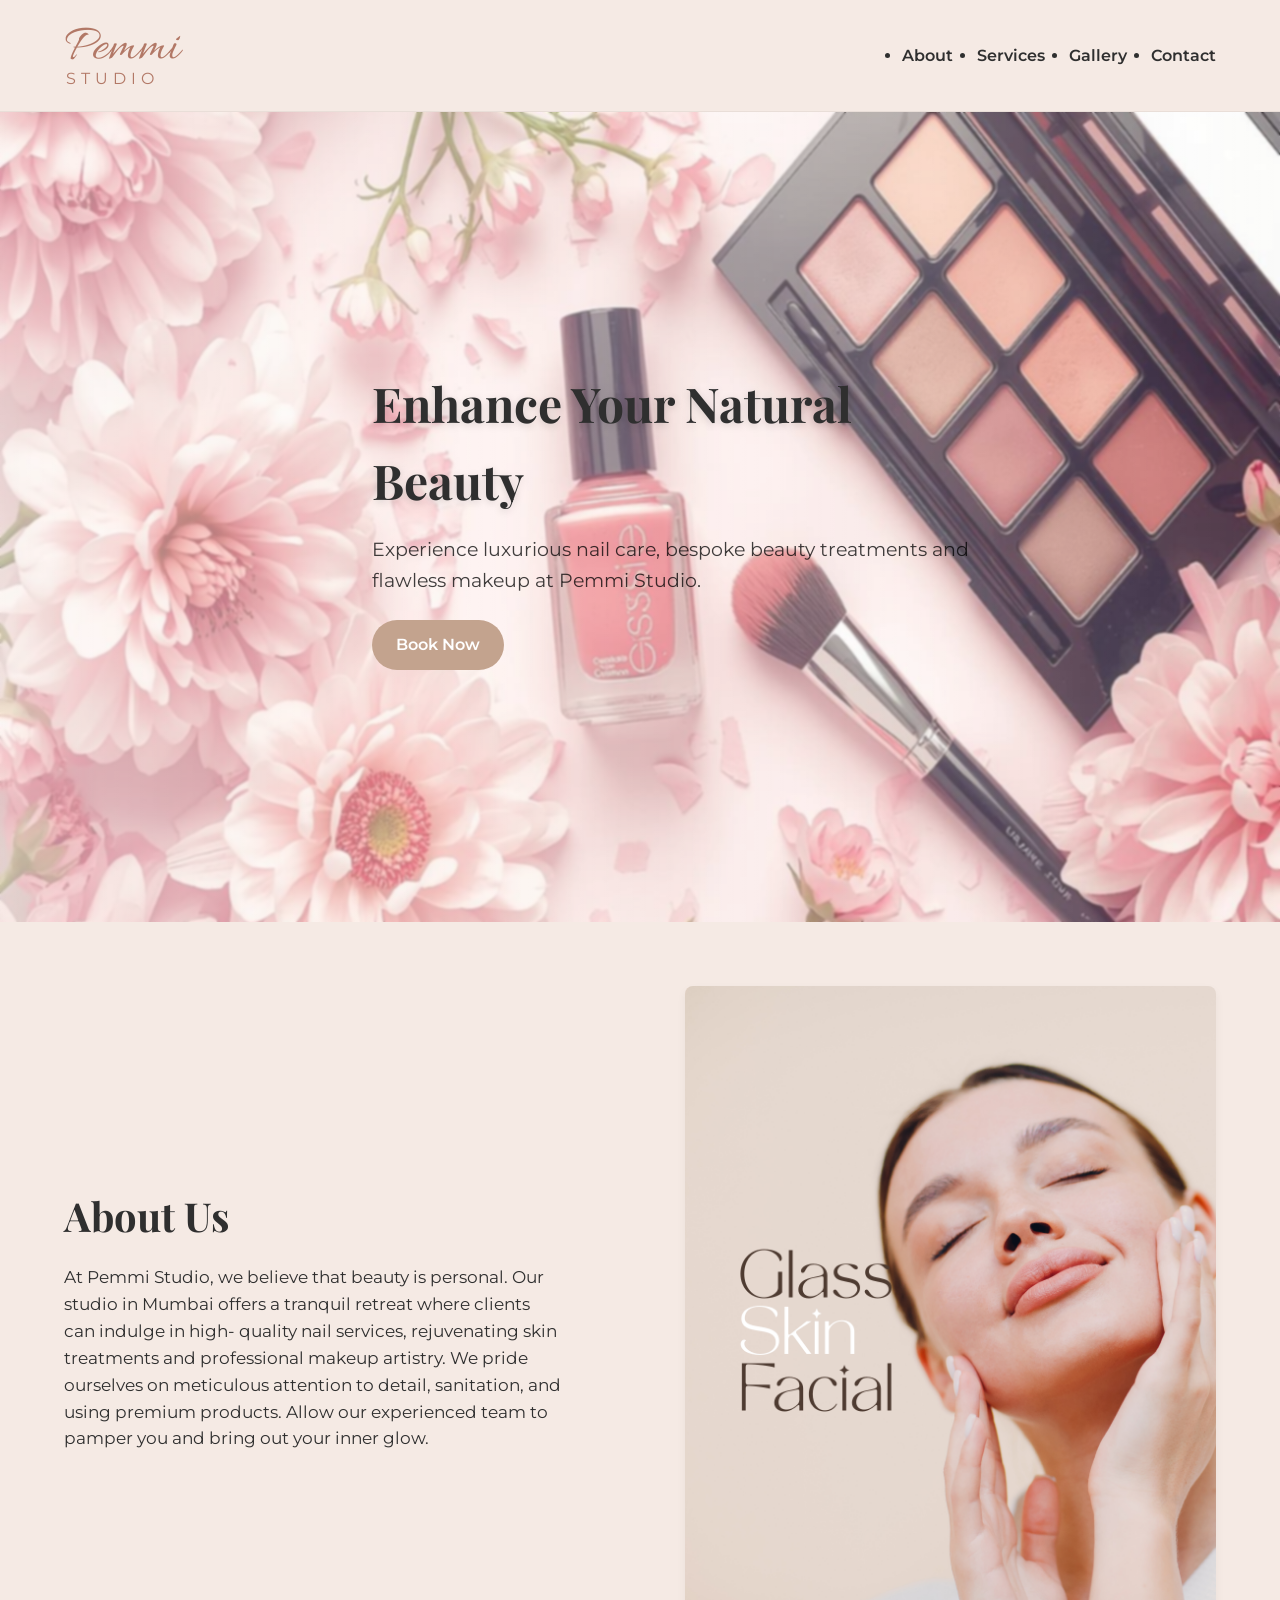
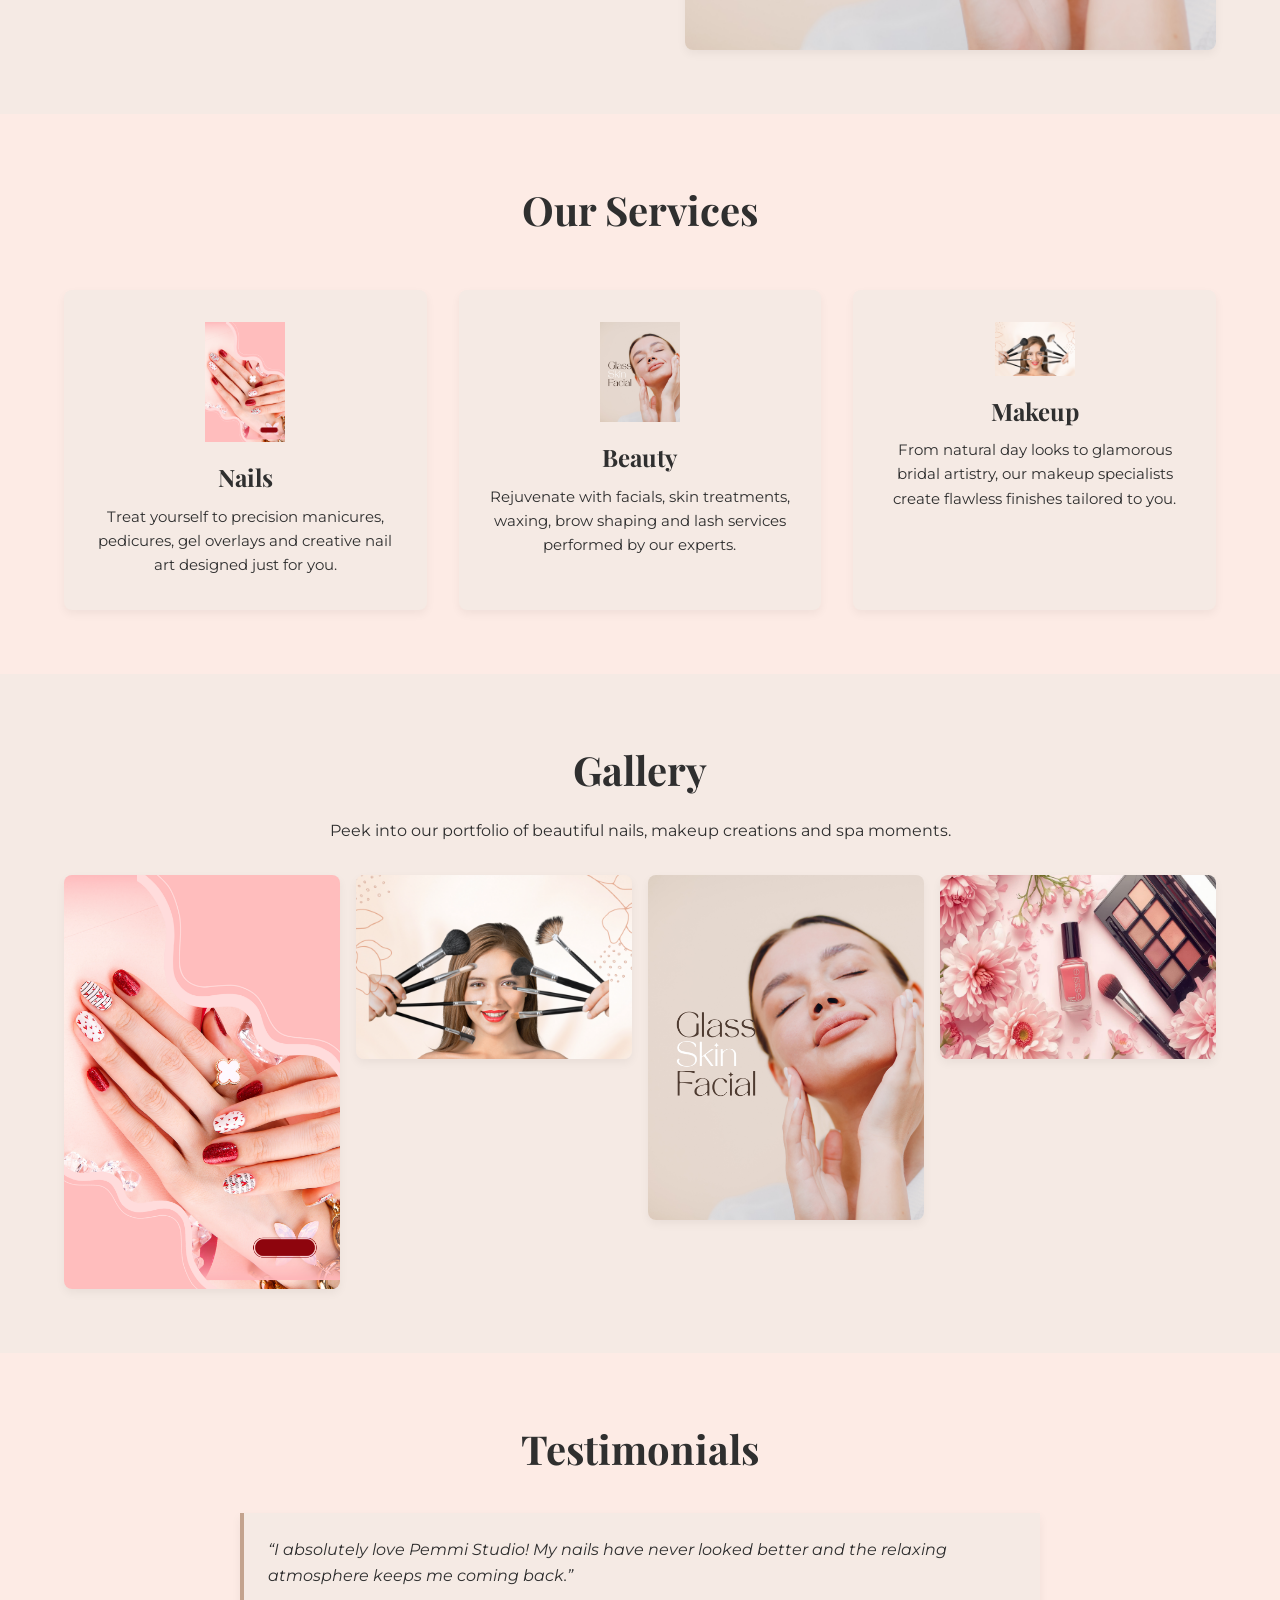
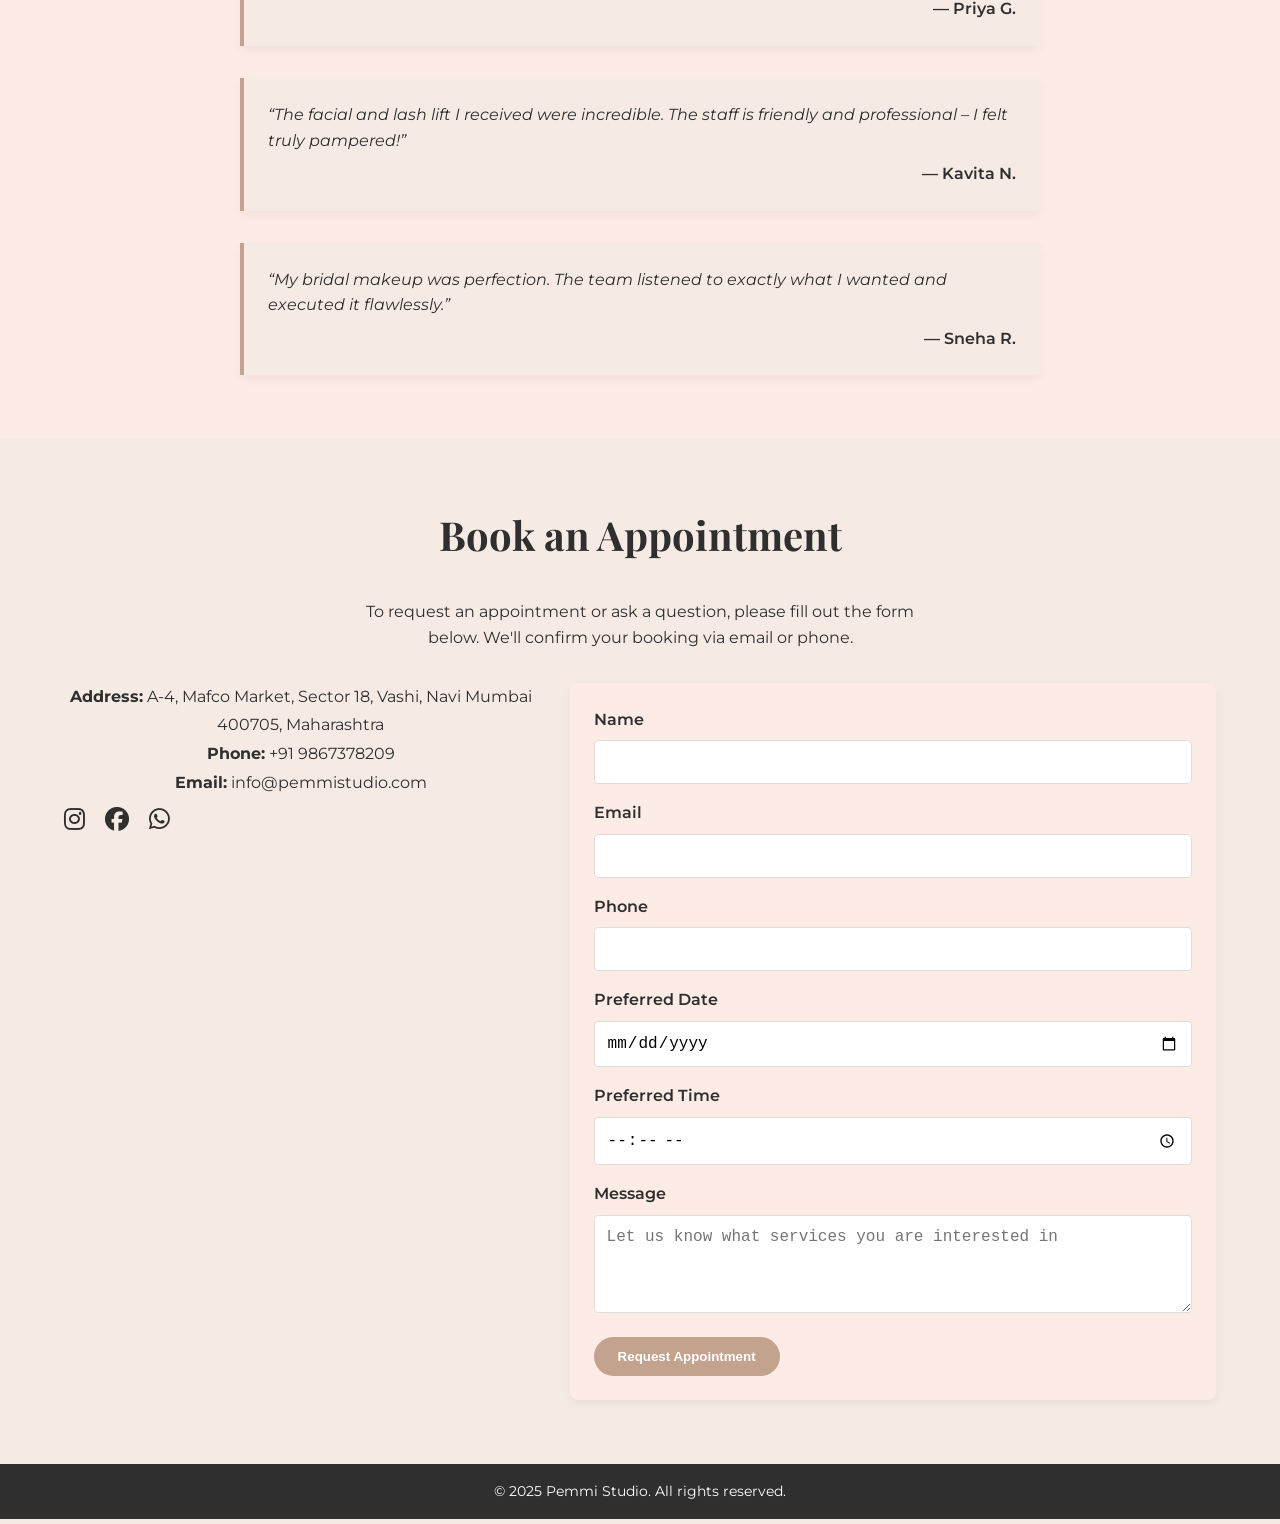
==== index.html @ fcc94e18 "Pemmi Studio website with custom domain" ====
<!DOCTYPE html>
<html lang="en">
  <head>
    <meta charset="UTF-8" />
    <meta name="viewport" content="width=device-width, initial-scale=1.0" />
    <title>Pemmi Studio – Nails, Beauty &amp; Makeup</title>
    <!-- Google Fonts -->
    <link rel="preconnect" href="https://fonts.googleapis.com" />
    <link rel="preconnect" href="https://fonts.gstatic.com" crossorigin />
    <link href="https://fonts.googleapis.com/css2?family=Allura&display=swap" rel="stylesheet">
    <link
      href="https://fonts.googleapis.com/css2?family=Playfair+Display:wght@500;700&family=Montserrat:wght@400;600&display=swap"
      rel="stylesheet"
    />
    <!-- Font Awesome -->
    <link
      rel="stylesheet"
      href="https://cdnjs.cloudflare.com/ajax/libs/font-awesome/6.5.0/css/all.min.css"
      integrity="sha512-M07f1vlj9hYi4wb0yps7+NbaY9qiKpN+TeUxZ4Z5Wzq7wYaT5zkNPL3wRSZCWN15FsMBrhj5iXfVPByt0mlPVw=="
      crossorigin="anonymous"
      referrerpolicy="no-referrer"
    />
    <link rel="stylesheet" href="./style.css" />
  </head>
  <body>
    <header class="site-header">
      <div class="container header-container">
        <div class="brand">
        <span class="brand-script">Pemmi</span>
        <span class="brand-small">STUDIO</span>
      </div>

        <nav class="site-nav">
          <ul>
            <li><a href="#about">About</a></li>
            <li><a href="#services">Services</a></li>
            <li><a href="#gallery">Gallery</a></li>
            <li><a href="#contact">Contact</a></li>
          </ul>
        </nav>
      </div>
    </header>
    <!-- Hero Section -->
    <section class="hero">
      <div class="hero-overlay"></div>
      <div class="container hero-content">
        <h2>Enhance Your Natural Beauty</h2>
        <p>Experience luxurious nail care, bespoke beauty treatments and flawless makeup at Pemmi Studio.</p>
        <a href="#contact" class="btn">Book Now</a>
      </div>
    </section>
    <!-- About Section -->
    <section id="about" class="about">
      <div class="container about-container">
        <div class="about-text">
          <h2>About Us</h2>
          <p>
            At Pemmi Studio, we believe that beauty is personal. Our studio in
            Mumbai offers a tranquil retreat where clients can indulge in high‑
            quality nail services, rejuvenating skin treatments and professional
            makeup artistry. We pride ourselves on meticulous attention to detail,
            sanitation, and using premium products. Allow our experienced team to
            pamper you and bring out your inner glow.
          </p>
        </div>
        <div class="about-image">
          <img src="images/spa.png" alt="Spa facial illustration" />
        </div>
      </div>
    </section>
    <!-- Services Section -->
    <section id="services" class="services">
      <div class="container">
        <h2>Our Services</h2>
        <div class="services-grid">
          <div class="service-item">
            <img src="images/nails.png" alt="Manicured nails illustration" />
            <h3>Nails</h3>
            <p>
              Treat yourself to precision manicures, pedicures, gel overlays and
              creative nail art designed just for you.
            </p>
          </div>
          <div class="service-item">
            <img src="images/spa.png" alt="Spa treatment illustration" />
            <h3>Beauty</h3>
            <p>
              Rejuvenate with facials, skin treatments, waxing, brow shaping and
              lash services performed by our experts.
            </p>
          </div>
          <div class="service-item">
            <img src="images/makeup.png" alt="Makeup products illustration" />
            <h3>Makeup</h3>
            <p>
              From natural day looks to glamorous bridal artistry, our makeup
              specialists create flawless finishes tailored to you.
            </p>
          </div>
        </div>
      </div>
    </section>
    <!-- Gallery Section -->
    <section id="gallery" class="gallery">
      <div class="container">
        <h2>Gallery</h2>
        <p>Peek into our portfolio of beautiful nails, makeup creations and spa moments.</p>
        <div class="gallery-grid">
          <img src="images/nails.png" alt="Gallery – Nails" />
          <img src="images/makeup.png" alt="Gallery – Makeup" />
          <img src="images/spa.png" alt="Gallery – Spa" />
          <img src="images/hero.png" alt="Gallery – Beauty items" />
        </div>
      </div>
    </section>
    <!-- Testimonials Section -->
    <section class="testimonials">
      <div class="container">
        <h2>Testimonials</h2>
        <div class="testimonial-list">
          <blockquote>
            <p>
              “I absolutely love Pemmi Studio! My nails have never looked better
              and the relaxing atmosphere keeps me coming back.”
            </p>
            <footer>— Priya G.</footer>
          </blockquote>
          <blockquote>
            <p>
              “The facial and lash lift I received were incredible. The staff is
              friendly and professional – I felt truly pampered!”
            </p>
            <footer>— Kavita N.</footer>
          </blockquote>
          <blockquote>
            <p>
              “My bridal makeup was perfection. The team listened to exactly
              what I wanted and executed it flawlessly.”
            </p>
            <footer>— Sneha R.</footer>
          </blockquote>
        </div>
      </div>
    </section>
    <!-- Appointment Section -->
    <section id="contact" class="contact">
      <div class="container contact-container">
        <h2>Book an Appointment</h2>
        <p>
          To request an appointment or ask a question, please fill out the form
          below. We'll confirm your booking via email or phone.
        </p>
        <div class="contact-details-form">
          <div class="contact-info">
            <p><strong>Address:</strong> A-4, Mafco Market, Sector 18, Vashi, Navi Mumbai 400705, Maharashtra</p>
            <p><strong>Phone:</strong> <a href="tel:+911234567890">+91 9867378209</a></p>
            <p><strong>Email:</strong> <a href="mailto:info@pemmistudio.com">info@pemmistudio.com</a></p>
            <div class="social-links">
              <a href="#" aria-label="Instagram"><i class="fab fa-instagram"></i></a>
              <a href="#" aria-label="Facebook"><i class="fab fa-facebook"></i></a>
              <a href="#" aria-label="WhatsApp"><i class="fab fa-whatsapp"></i></a>
            </div>
          </div>
          <form class="contact-form" onsubmit="sendToWhatsApp(event)">
            <div class="input-group">
              <label for="name">Name</label>
              <input type="text" id="name" name="name" required />
            </div>
            <div class="input-group">
              <label for="email">Email</label>
              <input type="email" id="email" name="email" required />
            </div>
            <div class="input-group">
              <label for="phone">Phone</label>
              <input type="tel" id="phone" name="phone" />
            </div>
            <div class="input-group">
              <label for="date">Preferred Date</label>
              <input type="date" id="date" name="date" />
            </div>
            <div class="input-group">
              <label for="time">Preferred Time</label>
              <input type="time" id="time" name="time" />
            </div>
            <div class="input-group">
              <label for="message">Message</label>
              <textarea id="message" name="message" rows="4" placeholder="Let us know what services you are interested in" required></textarea>
            </div>
            <button type="submit" class="btn">Request Appointment</button>
          </form>
        </div>
      </div>
    </section>
    <footer class="site-footer">
      <div class="container">
        <p>&copy; 2025 Pemmi Studio. All rights reserved.</p>
      </div>
    </footer>

    <!-- Simple script to handle appointment requests to whatsapp  -->
   <script>
  function sendToWhatsApp(event) {
    event.preventDefault();

    const name = document.getElementById('name').value;
    const email = document.getElementById('email').value;
    const phone = document.getElementById('phone').value;
    const date = document.getElementById('date').value;
    const time = document.getElementById('time').value;
    const message = document.getElementById('message').value;

    const whatsappNumber = "919867378209"; // update this number

    let text = `📅 *New Appointment Request*
    
*Name:* ${name}
*Email:* ${email}
*Phone:* ${phone}
*Preferred Date:* ${date || "-"}
*Preferred Time:* ${time || "-"}
*Message:* ${message}
`;

    const url = `https://wa.me/${whatsappNumber}?text=${encodeURIComponent(text)}`;
    window.open(url, "_blank");

    alert("Thank you! Your request is on the way. We’ll get back to you soon to confirm your appointment 💅✨");
  }
</script>
  </body>
</html>
---- style.css ----
/*
  Pemmi Studio Website v2
  A fresh, contemporary design with a pastel palette and full‑width hero
  background. This stylesheet utilises CSS variables for easy theming
  and responsive layouts for all devices.
*/

:root {
  --primary: #f5eae4; /* light cream */
  --secondary: #fdebe5; /* soft blush */
  --accent: #c3a38e; /* muted gold */
  --highlight: #f7c8d2; /* subtle pink */
  --dark: #2f2f2f;
  --heading-font: 'Playfair Display', serif;
  --body-font: 'Montserrat', sans-serif;
}

* {
  box-sizing: border-box;
  margin: 0;
  padding: 0;
}

body {
  font-family: var(--body-font);
  color: var(--dark);
  background-color: var(--primary);
  line-height: 1.6;
  overflow-x: hidden;
}

a {
  text-decoration: none;
  color: inherit;
}

img {
  width: 100%;
  height: auto;
  display: block;
}

.container {
  width: 90%;
  max-width: 1200px;
  margin: 0 auto;
}

/* Header */
.site-header {
  background-color: var(--primary);
  border-bottom: 1px solid rgba(0, 0, 0, 0.05);
  position: sticky;
  top: 0;
  z-index: 10;
}

.header-container {
  display: flex;
  align-items: center;
  justify-content: space-between;
  padding: 1rem 0;
}

/* Logo */
.brand {
  display: flex;
  flex-direction: column;
  line-height: 1;
  margin: 0;
  padding: 0;
}

.brand-script {
  font-family: 'Allura', cursive;
  font-size: 3rem;
  color: #b27866;  /* improved rose-gold */
  margin-bottom: -4px;
}

.brand-small {
  font-family: 'Montserrat', sans-serif;
  font-size: 0.9rem;
  letter-spacing: 4px;
  color: #b27866;
  margin-left: 2px;
}

/* Navigation */
.site-nav ul {
  display: flex;
  gap: 1.5rem;
}

.site-nav li a {
  font-weight: 600;
  transition: color 0.3s ease;
}

.site-nav li a:hover {
  color: var(--accent);
}

/* Desktop improvements */
@media (min-width: 992px) {

  .brand-script {
    font-size: 3.2rem;     /* larger on desktop */
  }

  .brand-small {
    font-size: 1rem;
    letter-spacing: 5px;
  }

  .header-container {
    padding: 1.5rem 0;
    justify-content: flex-start;
  }

  .site-nav {
    margin-left: auto;
  }
}

@media (max-width: 600px) {
  .site-nav {
    margin-left: 1rem;   /* gives space between logo and dots */
  }
}

.header-container {
  gap: 0.8rem;            /* adds spacing between logo + menu */
}

@media (max-width: 600px) {
  .header-container {
    gap: 1rem;           /* more breathing room */
  }
}

@media (max-width: 600px) {
  .site-nav {
    margin-left: 0.8rem;      /* create space so dot does not touch Pemmi */
  }

  .site-nav li a {
    font-size: 0.9rem;        /* reduce size to avoid crowding */
  }

  .site-nav ul {
    gap: 1rem;                /* reduce space between menu items */
    flex-wrap: wrap;          /* allow wrapping */
    justify-content: center;
  }
}

/* Hero */
.hero {
  background-image: url('images/hero.png');
  background-size: cover;         /* fills entire section */
  background-repeat: no-repeat;
  background-position: center;    /* centers the image nicely */
  min-height: 90vh;               /* taller, more luxurious look */
  display: flex;
  align-items: center;
  justify-content: flex-start;    /* keeps text on left */
  padding-left: 5%;               /* adds spacing */
  position: relative;
  overflow: hidden;
}

.hero-overlay {
  position: absolute;
  top: 0;
  left: 0;
  width: 100%;
  height: 100%;
  background: linear-gradient(
    to right,
    rgba(255, 255, 255, 0.55),
    rgba(255, 255, 255, 0.15)
  );
  backdrop-filter: blur(1px);
}

.hero-content {
  position: relative;
  max-width: 600px;
  z-index: 1;
  animation: fadeUp 1.2s ease-out;  /* smooth entry effect */
}

/* Soft text shadow for depth */
.hero-content h2 {
  font-family: var(--heading-font);
  font-size: 3rem;
  margin-bottom: 1rem;
  color: var(--dark);
  text-shadow: 0 2px 8px rgba(0, 0, 0, 0.15);
}

/* Slightly lighter paragraph tone for elegance */
.hero-content p {
  font-size: 1.2rem;
  margin-bottom: 1.5rem;
  color: rgba(0, 0, 0, 0.75);
}

/* Fade-up animation */
@keyframes fadeUp {
  from {
    opacity: 0;
    transform: translateY(25px);
  }
  to {
    opacity: 1;
    transform: translateY(0);
  }
}

.btn {
  display: inline-block;
  background-color: var(--accent);
  color: #fff;
  padding: 0.75rem 1.5rem;
  border-radius: 30px;
  font-weight: 600;
  transition: background-color 0.3s ease;
}

.btn:hover {
  background-color: #af8a71;
}

/* About */
.about {
  padding: 4rem 0;
}

.about-container {
  display: flex;
  flex-wrap: wrap;
  gap: 2rem;
  align-items: center;
  justify-content: space-between;
}

.about-text {
  flex: 1 1 50%;
}

.about-text h2 {
  font-family: var(--heading-font);
  font-size: 2.5rem;
  margin-bottom: 1rem;
}

.about-text p {
  font-size: 1.05rem;
  max-width: 500px;
}

.about-image {
  flex: 1 1 45%;
}

.about-image img {
  border-radius: 8px;
  box-shadow: 0 4px 10px rgba(0, 0, 0, 0.05);
}

/* Services */
.services {
  background-color: var(--secondary);
  padding: 4rem 0;
}

.services h2 {
  font-family: var(--heading-font);
  text-align: center;
  margin-bottom: 3rem;
  font-size: 2.5rem;
}

.services-grid {
  display: grid;
  grid-template-columns: repeat(auto-fit, minmax(280px, 1fr));
  gap: 2rem;
}

.service-item {
  background-color: var(--primary);
  border-radius: 8px;
  padding: 2rem 1.5rem;
  text-align: center;
  box-shadow: 0 4px 10px rgba(0, 0, 0, 0.05);
}

.service-item img {
  width: 80px;
  margin: 0 auto 1rem;
}

.service-item h3 {
  font-family: var(--heading-font);
  font-size: 1.5rem;
  margin-bottom: 0.5rem;
}

.service-item p {
  font-size: 0.95rem;
}

/* Gallery */
.gallery {
  padding: 4rem 0;
}

.gallery h2 {
  font-family: var(--heading-font);
  text-align: center;
  margin-bottom: 1rem;
  font-size: 2.5rem;
}

.gallery p {
  text-align: center;
  margin-bottom: 2rem;
  font-size: 1rem;
}

.gallery-grid {
  display: grid;
  grid-template-columns: repeat(auto-fit, minmax(250px, 1fr));
  gap: 1rem;
}

.gallery-grid img {
  border-radius: 8px;
  box-shadow: 0 4px 10px rgba(0, 0, 0, 0.05);
}

/* Testimonials */
.testimonials {
  background-color: var(--secondary);
  padding: 4rem 0;
}

.testimonials h2 {
  font-family: var(--heading-font);
  text-align: center;
  margin-bottom: 2rem;
  font-size: 2.5rem;
}

.testimonial-list {
  display: flex;
  flex-direction: column;
  gap: 2rem;
  max-width: 800px;
  margin: 0 auto;
}

.testimonial-list blockquote {
  background-color: var(--primary);
  border-left: 4px solid var(--accent);
  padding: 1.5rem;
  font-style: italic;
  box-shadow: 0 4px 10px rgba(0, 0, 0, 0.05);
}

.testimonial-list footer {
  margin-top: 0.5rem;
  text-align: right;
  font-weight: 600;
  font-style: normal;
}

/* Contact */
.contact {
  padding: 4rem 0;
  background-color: var(--primary);
}

.contact-container {
  display: flex;
  flex-direction: column;
  align-items: center;
  gap: 2rem;
}

.contact-container h2 {
  font-family: var(--heading-font);
  font-size: 2.5rem;
}

.contact-container p {
  text-align: center;
  max-width: 600px;
}

.contact-details-form {
  display: flex;
  flex-wrap: wrap;
  gap: 2rem;
  width: 100%;
  justify-content: space-between;
}

.contact-info {
  flex: 1 1 40%;
  font-size: 1rem;
  line-height: 1.8;
}

.contact-info a {
  color: var(--dark);
}

.social-links a {
  font-size: 1.5rem;
  margin-right: 1rem;
  color: var(--dark);
  transition: color 0.3s ease;
}

.social-links a:hover {
  color: var(--accent);
}

.contact-form {
  flex: 1 1 55%;
  background-color: var(--secondary);
  padding: 1.5rem;
  border-radius: 8px;
  box-shadow: 0 4px 10px rgba(0, 0, 0, 0.05);
}

.input-group {
  margin-bottom: 1rem;
}

.input-group label {
  display: block;
  margin-bottom: 0.5rem;
  font-weight: 600;
}

.input-group input,
.input-group textarea {
  width: 100%;
  padding: 0.75rem;
  border: 1px solid #ddd;
  border-radius: 4px;
  font-size: 1rem;
  outline: none;
  transition: border-color 0.2s ease;
}

.input-group input:focus,
.input-group textarea:focus {
  border-color: var(--accent);
}

.contact-form button {
  background-color: var(--accent);
  color: #fff;
  padding: 0.75rem 1.5rem;
  border: none;
  border-radius: 30px;
  font-weight: 600;
  cursor: pointer;
  transition: background-color 0.3s ease;
}

.contact-form button:hover {
  background-color: #af8a71;
}

/* Footer */
.site-footer {
  background-color: var(--dark);
  color: #fff;
  text-align: center;
  padding: 1rem 0;
}

.site-footer p {
  font-size: 0.9rem;
}

/* Responsive */
@media (max-width: 768px) {
  .hero {
    background-position: center;
    min-height: 60vh;
  }
  .hero-content h2 {
    font-size: 2rem;
  }
  .about-container {
    flex-direction: column;
    text-align: center;
  }
  .about-text,
  .about-image {
    flex: 1 1 100%;
  }
  .contact-details-form {
    flex-direction: column;
  }
  .contact-info,
  .contact-form {
    flex: 1 1 100%;
  }
}
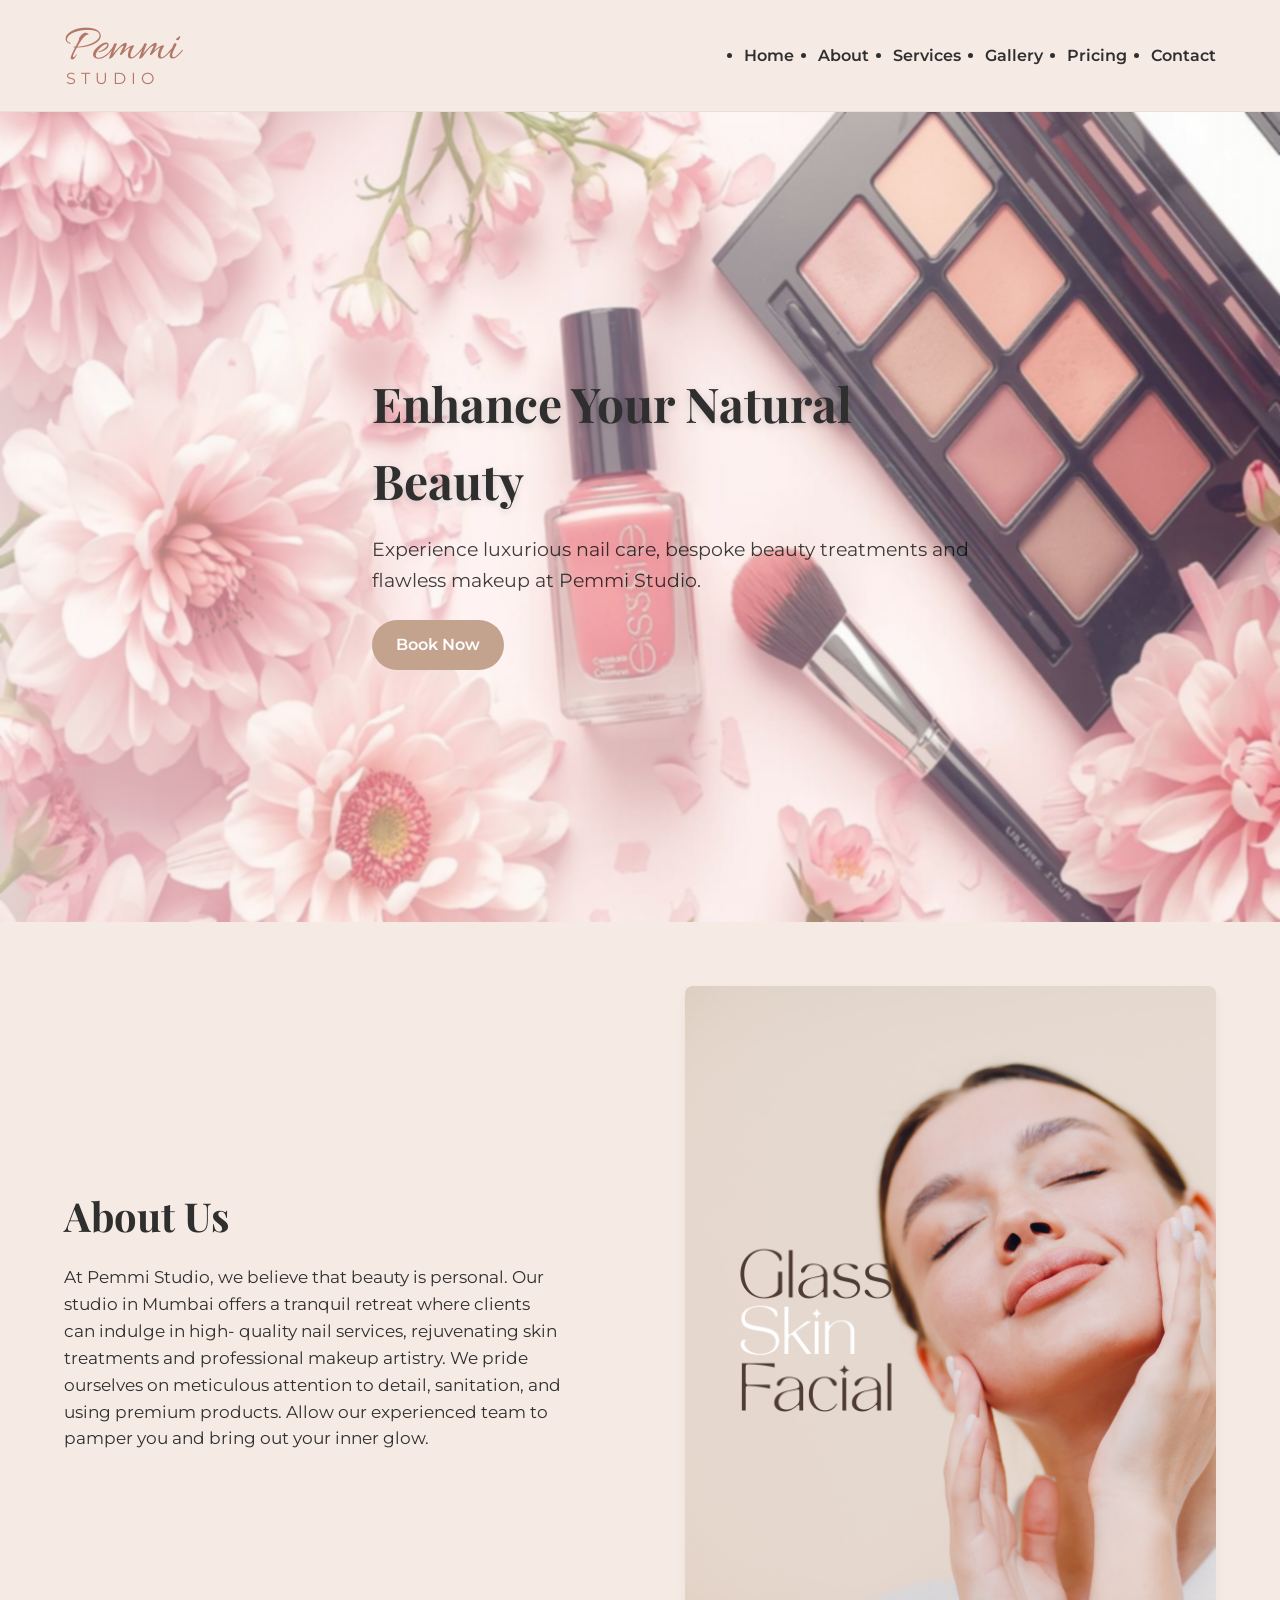
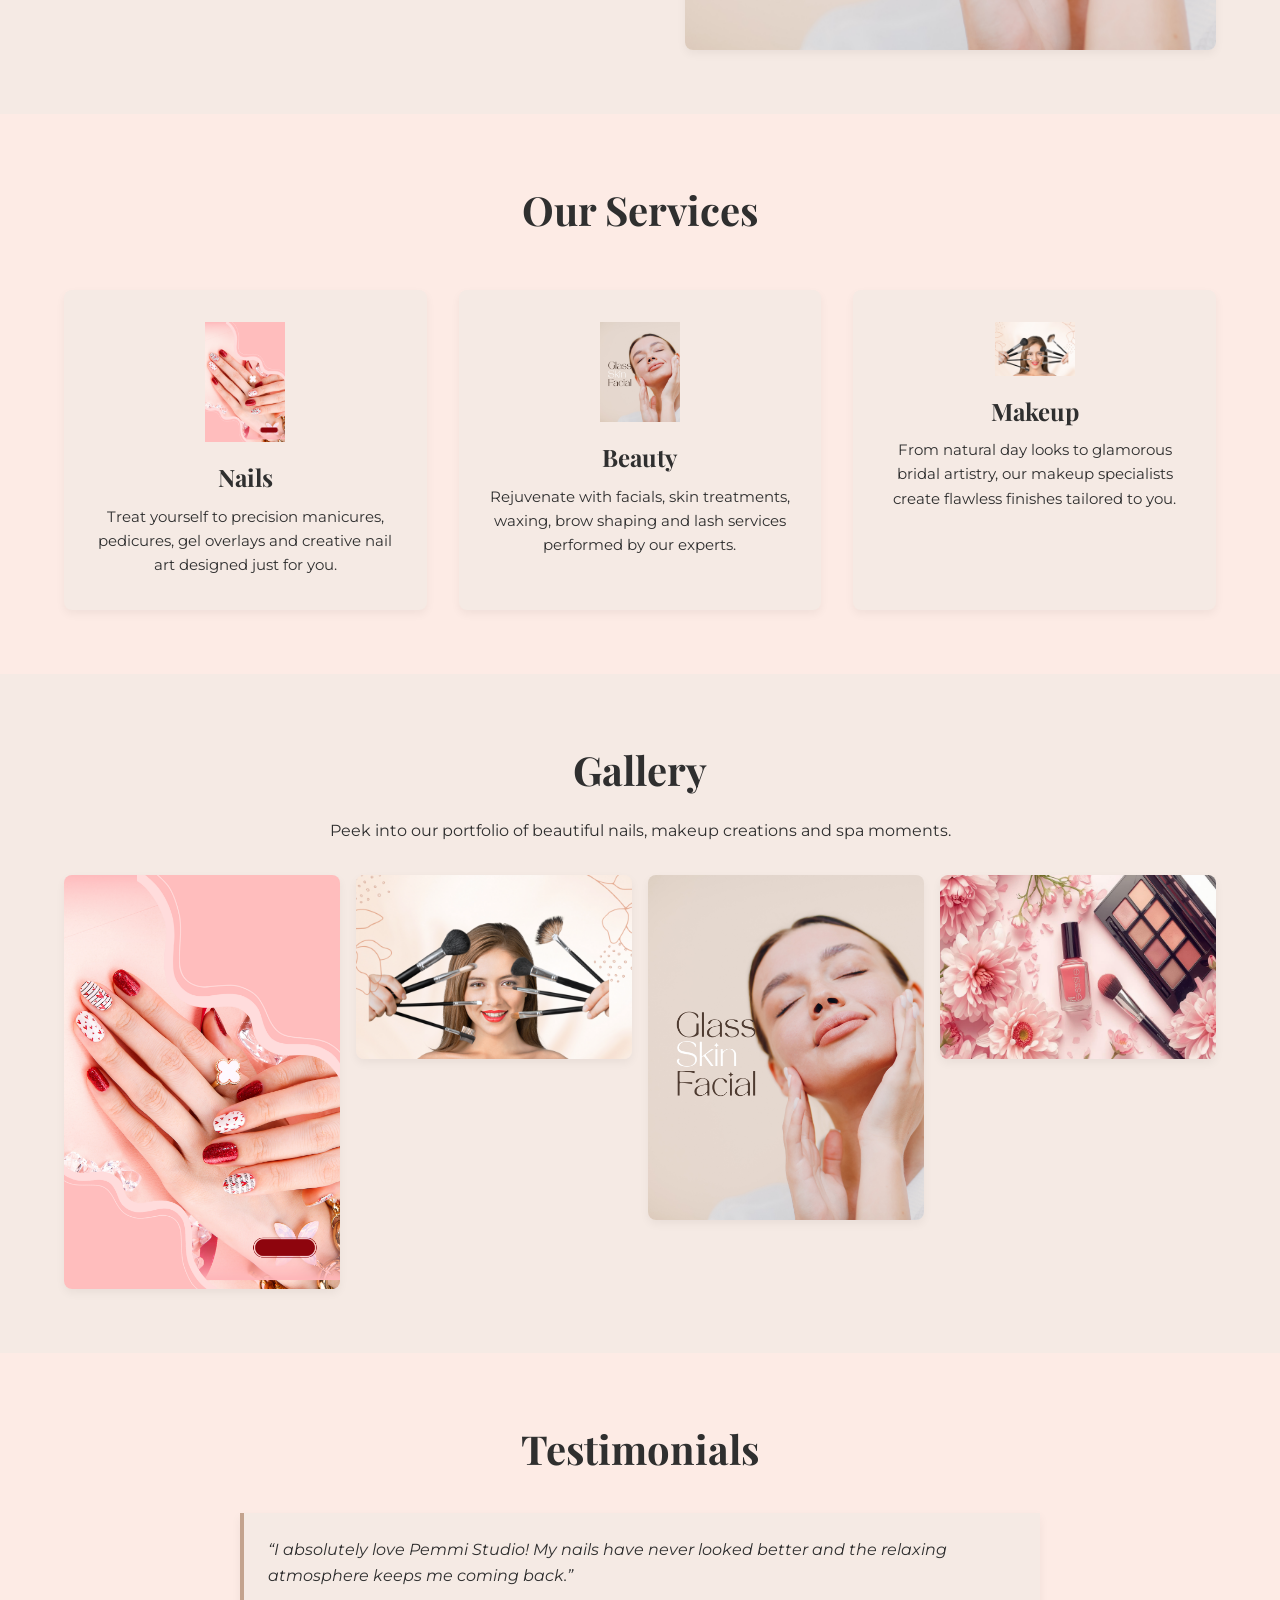
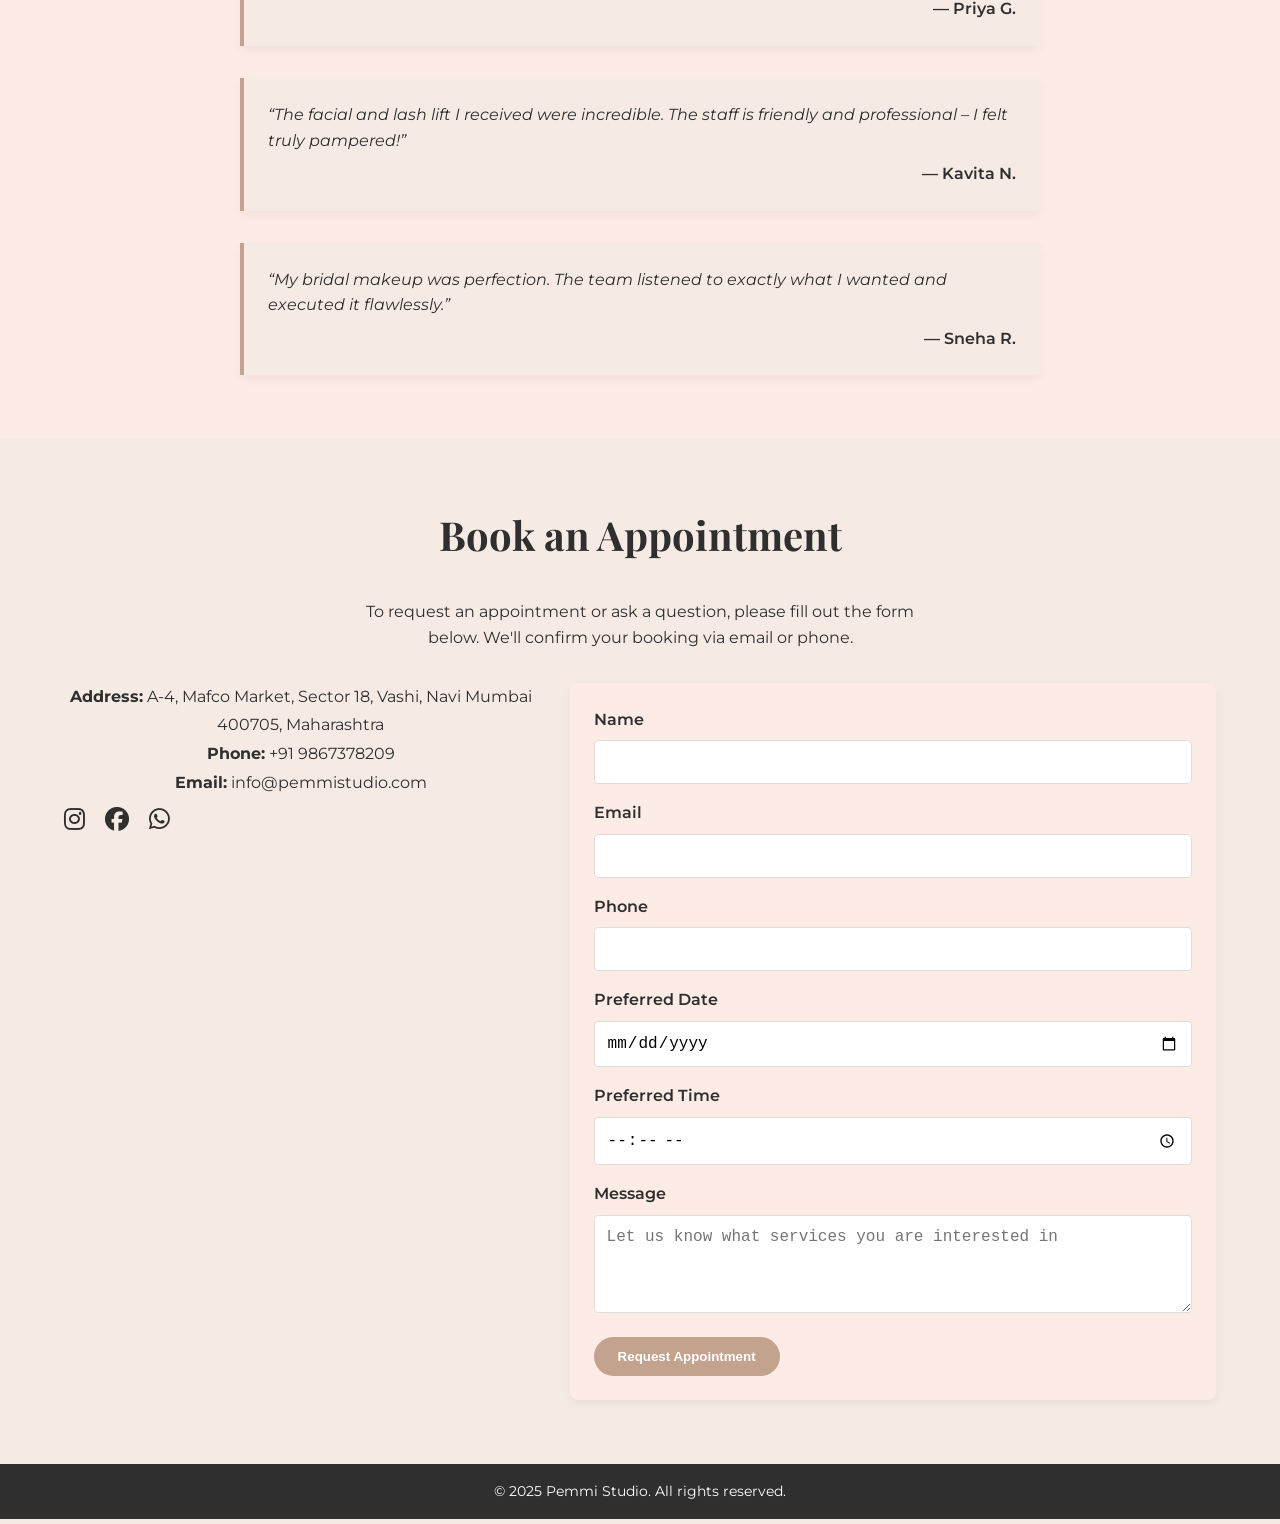
==== commit e1dbc858: "Update Pemmi Studio website" ====
--- a/index.html
+++ b/index.html
@@ -4,6 +4,16 @@
     <meta charset="UTF-8" />
     <meta name="viewport" content="width=device-width, initial-scale=1.0" />
     <title>Pemmi Studio – Nails, Beauty &amp; Makeup</title>
+
+    <!-- Google Analytics -->
+    <script async src="https://www.googletagmanager.com/gtag/js?id=G-5NEXYFBR6Y"></script>
+  <script>
+    window.dataLayer = window.dataLayer || [];
+    function gtag(){dataLayer.push(arguments);}
+    gtag('js', new Date());
+    gtag('config', 'G-5NEXYFBR6Y');
+  </script>
+
     <!-- Google Fonts -->
     <link rel="preconnect" href="https://fonts.googleapis.com" />
     <link rel="preconnect" href="https://fonts.gstatic.com" crossorigin />
@@ -32,10 +42,12 @@
 
         <nav class="site-nav">
           <ul>
-            <li><a href="#about">About</a></li>
-            <li><a href="#services">Services</a></li>
-            <li><a href="#gallery">Gallery</a></li>
-            <li><a href="#contact">Contact</a></li>
+            <li><a href="./index.html">Home</a></li>
+            <li><a href="./about.html">About</a></li>
+            <li><a href="./services.html">Services</a></li>
+            <li><a href="./gallery.html">Gallery</a></li>
+            <li><a href="./pricing.html">Pricing</a></li>
+            <li><a href="./contact.html">Contact</a></li>
           </ul>
         </nav>
       </div>
@@ -228,4 +240,4 @@
   }
 </script>
   </body>
-</html>+</html>
--- a/style.css
+++ b/style.css
@@ -95,6 +95,10 @@
 .site-nav li a {
   font-weight: 600;
   transition: color 0.3s ease;
+}
+
+.site-nav li a.active {
+  color: var(--accent);
 }
 
 .site-nav li a:hover {
@@ -490,6 +494,205 @@
   font-size: 0.9rem;
 }
 
+/* Inner pages */
+.page-hero {
+  background: linear-gradient(
+      to right,
+      rgba(255, 255, 255, 0.8),
+      rgba(255, 255, 255, 0.35)
+    ),
+    url('images/hero.png') center/cover no-repeat;
+  min-height: 50vh;
+  display: flex;
+  align-items: center;
+  padding: 4rem 0;
+}
+
+.page-hero-content {
+  max-width: 700px;
+}
+
+.page-hero h1 {
+  font-family: var(--heading-font);
+  font-size: 3rem;
+  margin-bottom: 1rem;
+}
+
+.page-hero p {
+  font-size: 1.1rem;
+  color: rgba(0, 0, 0, 0.78);
+  max-width: 620px;
+}
+
+.page-section {
+  padding: 4rem 0;
+}
+
+.page-section.alt {
+  background-color: var(--secondary);
+}
+
+.section-heading {
+  text-align: center;
+  max-width: 760px;
+  margin: 0 auto 2.5rem;
+}
+
+.section-heading h2 {
+  font-family: var(--heading-font);
+  font-size: 2.4rem;
+  margin-bottom: 0.75rem;
+}
+
+.section-heading p {
+  font-size: 1rem;
+}
+
+.split-section {
+  display: flex;
+  flex-wrap: wrap;
+  gap: 2rem;
+  align-items: center;
+}
+
+.split-text {
+  flex: 1 1 52%;
+}
+
+.split-text h2,
+.split-text h3 {
+  font-family: var(--heading-font);
+  margin-bottom: 1rem;
+}
+
+.split-text p + p {
+  margin-top: 1rem;
+}
+
+.split-image {
+  flex: 1 1 40%;
+}
+
+.split-image img {
+  border-radius: 8px;
+  box-shadow: 0 4px 10px rgba(0, 0, 0, 0.05);
+}
+
+.feature-grid,
+.detail-grid,
+.pricing-grid,
+.gallery-page-grid {
+  display: grid;
+  gap: 1.5rem;
+}
+
+.feature-grid {
+  grid-template-columns: repeat(auto-fit, minmax(220px, 1fr));
+}
+
+.detail-grid,
+.pricing-grid {
+  grid-template-columns: repeat(auto-fit, minmax(260px, 1fr));
+}
+
+.gallery-page-grid {
+  grid-template-columns: repeat(auto-fit, minmax(240px, 1fr));
+}
+
+.feature-card,
+.detail-card,
+.pricing-card {
+  background-color: var(--primary);
+  padding: 1.75rem;
+  border-radius: 8px;
+  box-shadow: 0 4px 10px rgba(0, 0, 0, 0.05);
+}
+
+.page-section:not(.alt) .feature-card,
+.page-section:not(.alt) .detail-card,
+.page-section:not(.alt) .pricing-card {
+  background-color: var(--secondary);
+}
+
+.feature-card h3,
+.detail-card h3,
+.pricing-card h3 {
+  font-family: var(--heading-font);
+  font-size: 1.45rem;
+  margin-bottom: 0.75rem;
+}
+
+.feature-card p,
+.detail-card p,
+.pricing-card p {
+  margin-bottom: 1rem;
+}
+
+.detail-card ul,
+.info-list,
+.pricing-card ul {
+  list-style: none;
+  padding-left: 0;
+}
+
+.detail-card li,
+.info-list li,
+.pricing-card li {
+  margin-bottom: 0.75rem;
+  padding-left: 1.1rem;
+  position: relative;
+}
+
+.detail-card li::before,
+.info-list li::before,
+.pricing-card li::before {
+  content: "•";
+  color: var(--accent);
+  position: absolute;
+  left: 0;
+  top: 0;
+}
+
+.detail-card img,
+.gallery-page-grid img {
+  border-radius: 8px;
+  box-shadow: 0 4px 10px rgba(0, 0, 0, 0.05);
+}
+
+.gallery-page-grid figure {
+  margin: 0;
+}
+
+.gallery-page-grid figcaption {
+  text-align: center;
+  margin-top: 0.75rem;
+  font-size: 0.95rem;
+}
+
+.cta-strip {
+  text-align: center;
+  background-color: var(--secondary);
+  padding: 2rem;
+  border-radius: 10px;
+  box-shadow: 0 4px 10px rgba(0, 0, 0, 0.05);
+}
+
+.cta-strip h2 {
+  font-family: var(--heading-font);
+  margin-bottom: 0.75rem;
+}
+
+.cta-strip p {
+  margin-bottom: 1.25rem;
+}
+
+.contact-panel {
+  background-color: var(--secondary);
+  padding: 1.75rem;
+  border-radius: 8px;
+  box-shadow: 0 4px 10px rgba(0, 0, 0, 0.05);
+}
+
 /* Responsive */
 @media (max-width: 768px) {
   .hero {
@@ -514,4 +717,19 @@
   .contact-form {
     flex: 1 1 100%;
   }
-}+  .page-hero {
+    min-height: 40vh;
+    padding: 3rem 0;
+  }
+  .page-hero h1 {
+    font-size: 2.2rem;
+  }
+  .split-section {
+    flex-direction: column;
+  }
+  .split-text,
+  .split-image {
+    flex: 1 1 100%;
+    text-align: center;
+  }
+}
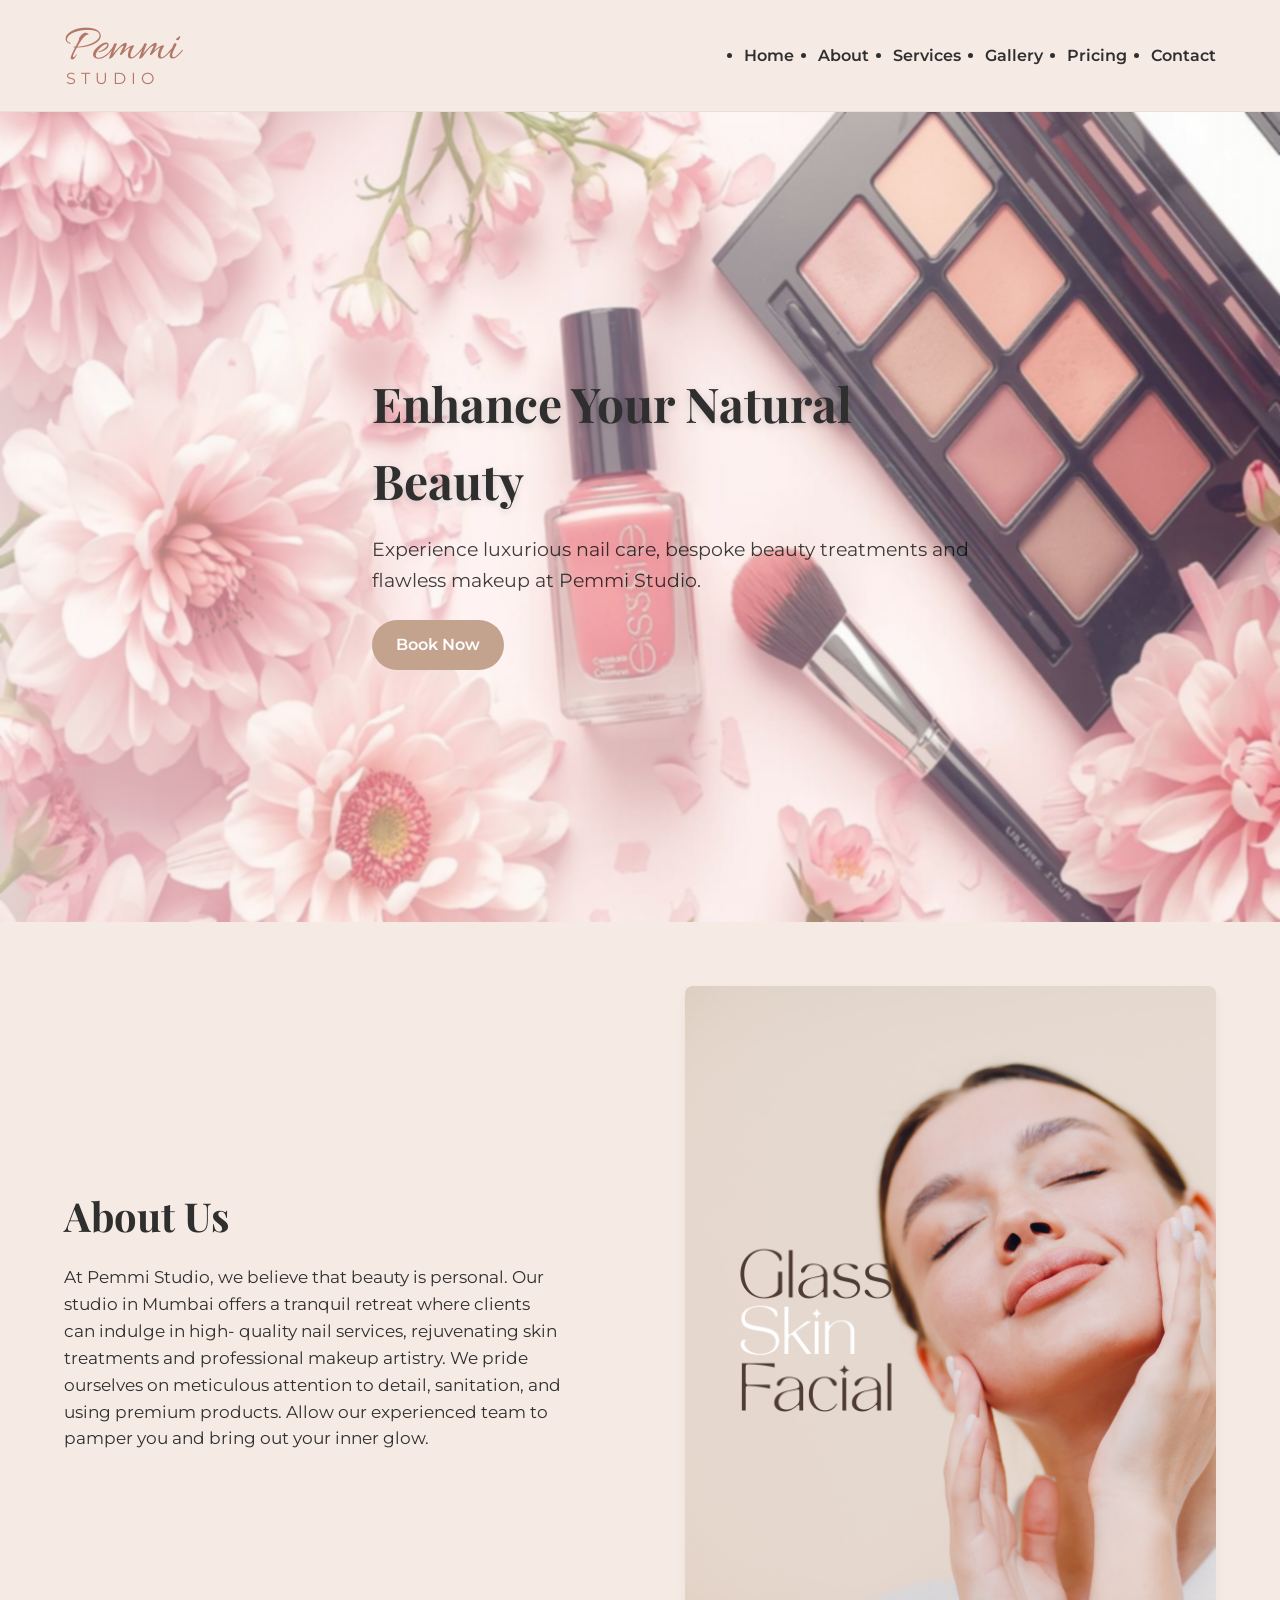
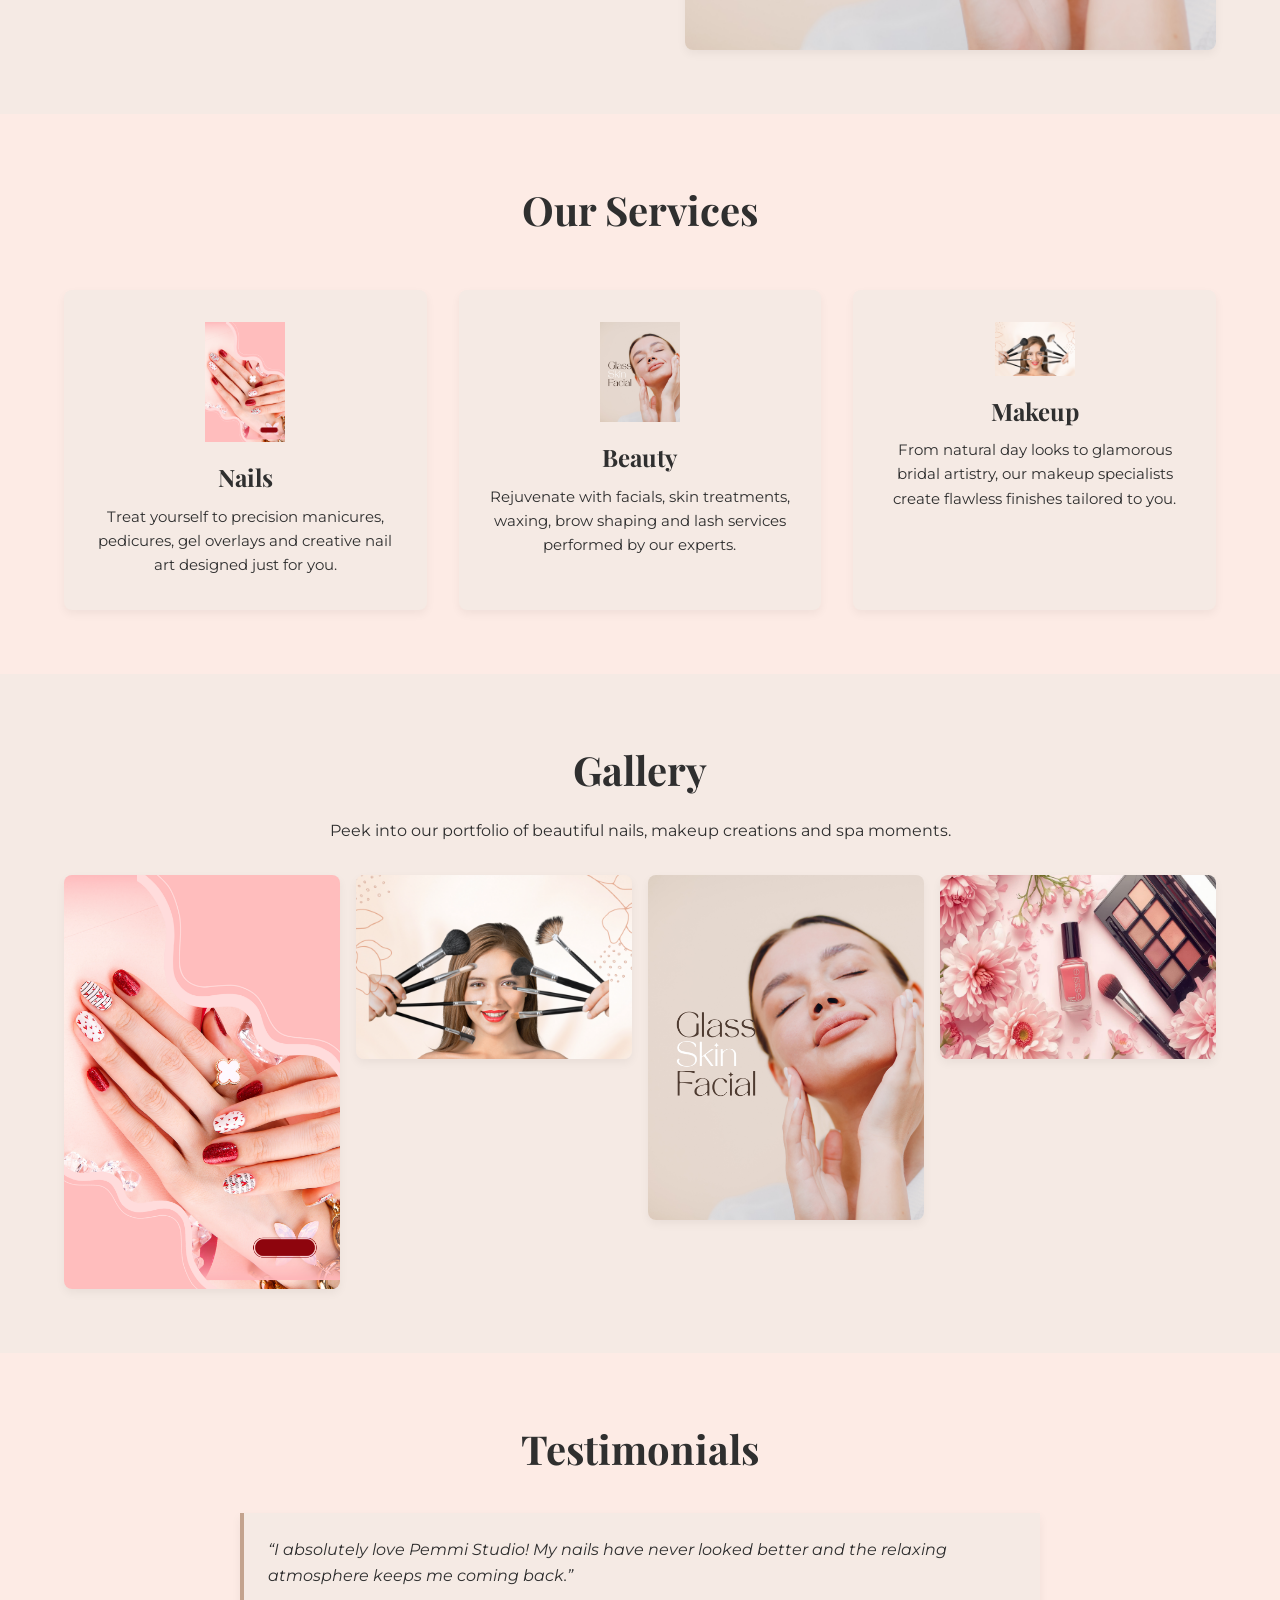
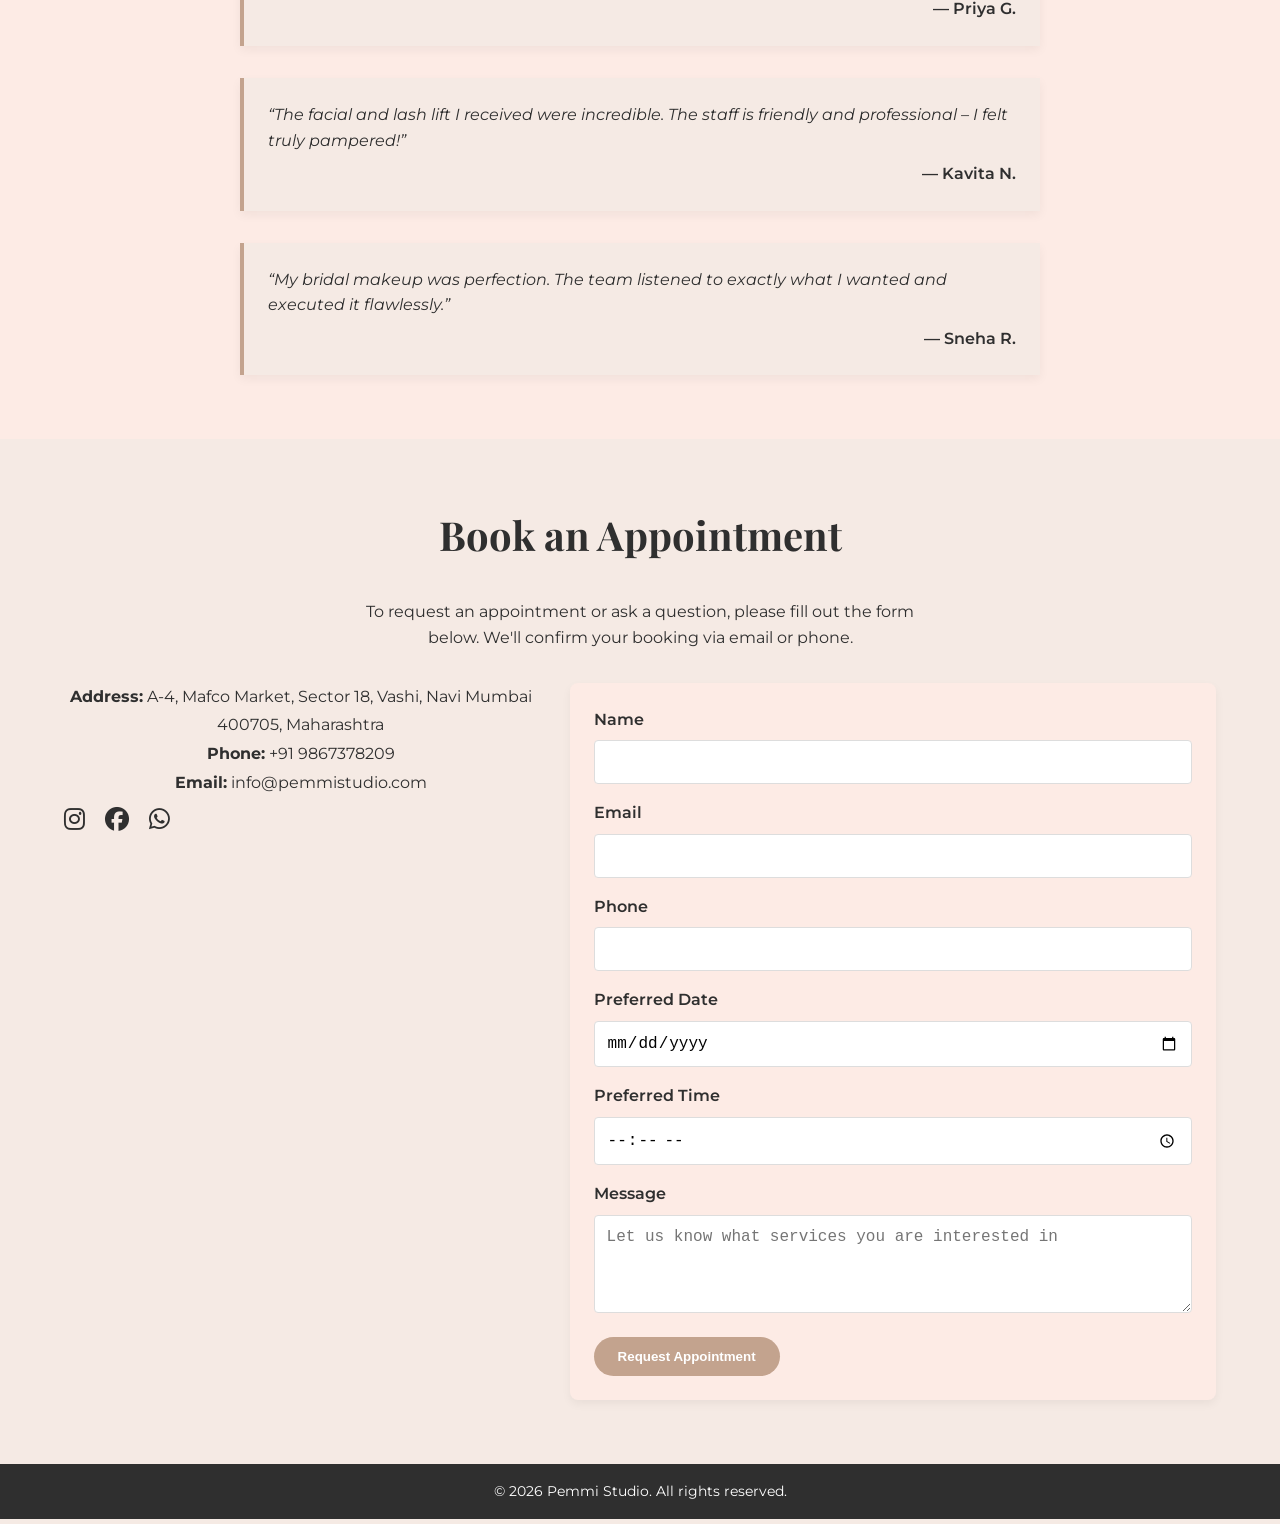
==== commit 56db66e3: "index html update year 2025 to 2025 at footer" ====
--- a/index.html
+++ b/index.html
@@ -205,7 +205,7 @@
     </section>
     <footer class="site-footer">
       <div class="container">
-        <p>&copy; 2025 Pemmi Studio. All rights reserved.</p>
+        <p>&copy; 2026 Pemmi Studio. All rights reserved.</p>
       </div>
     </footer>
 
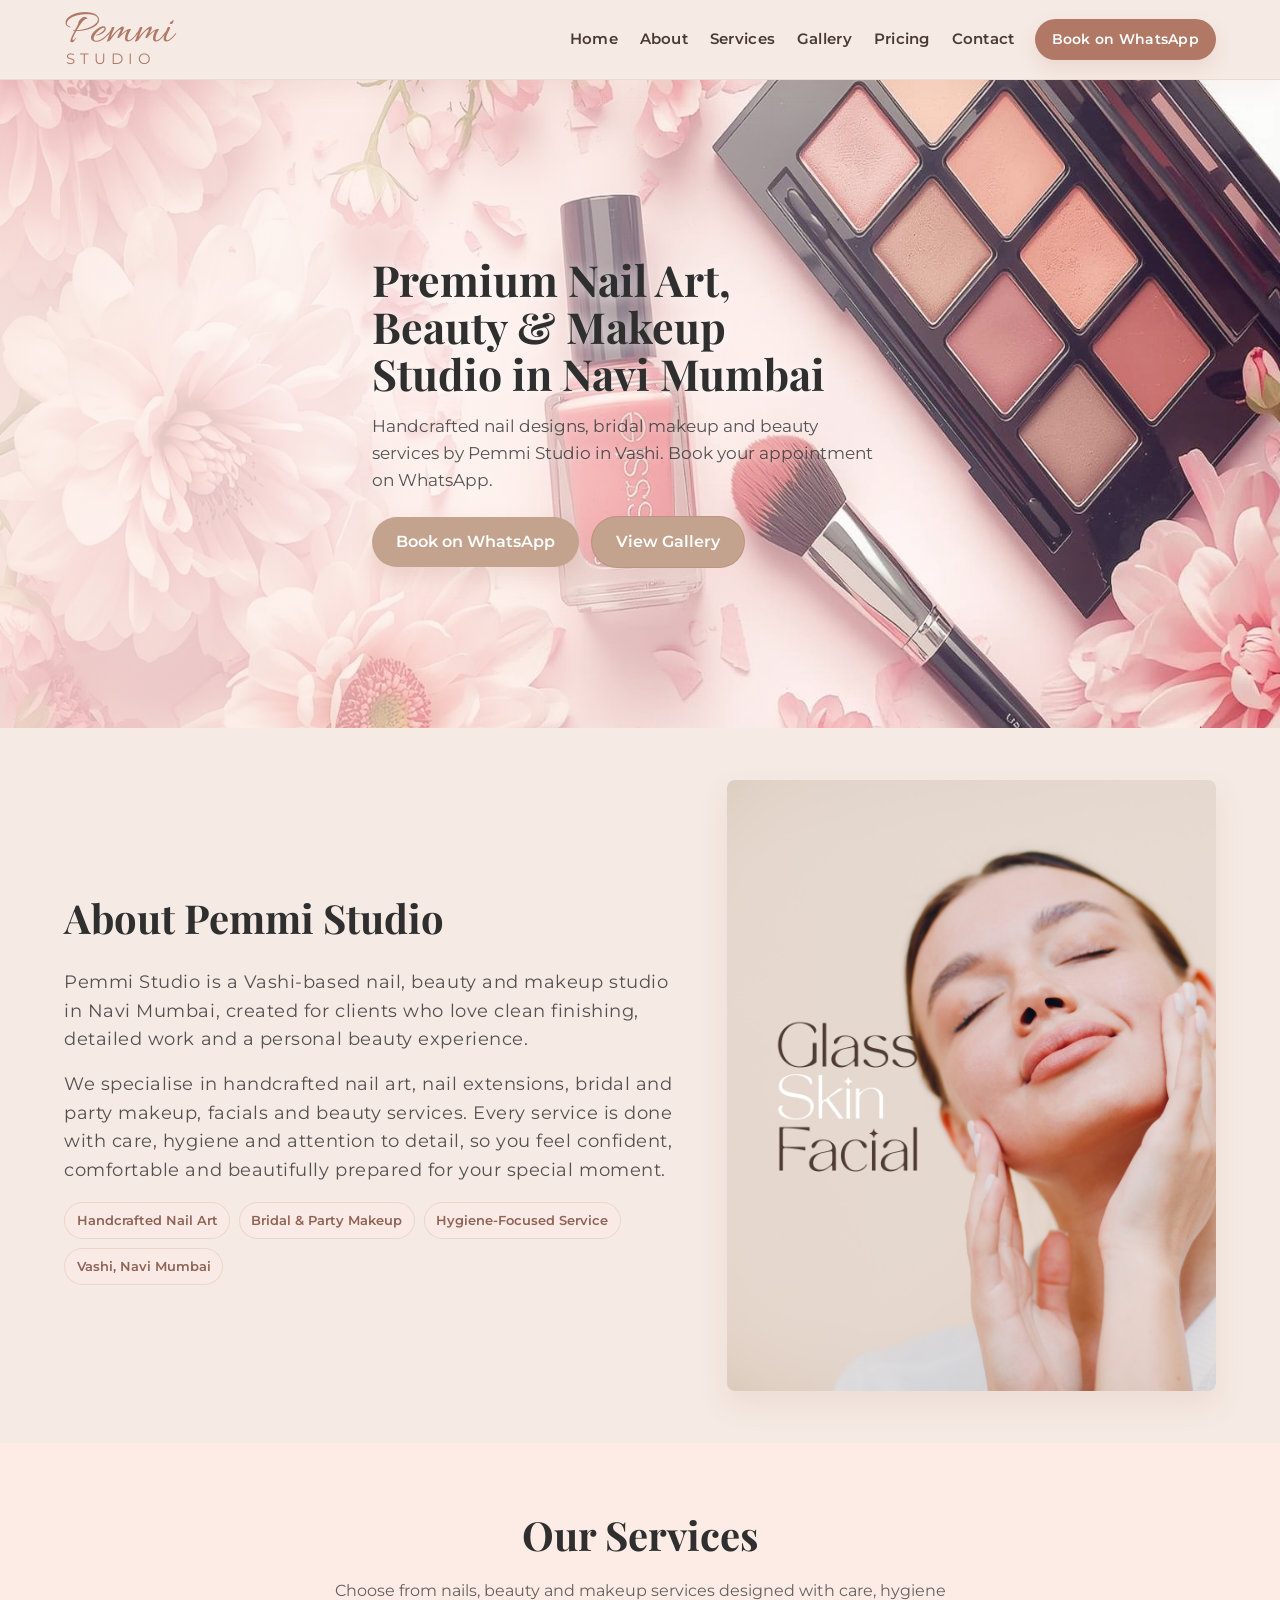
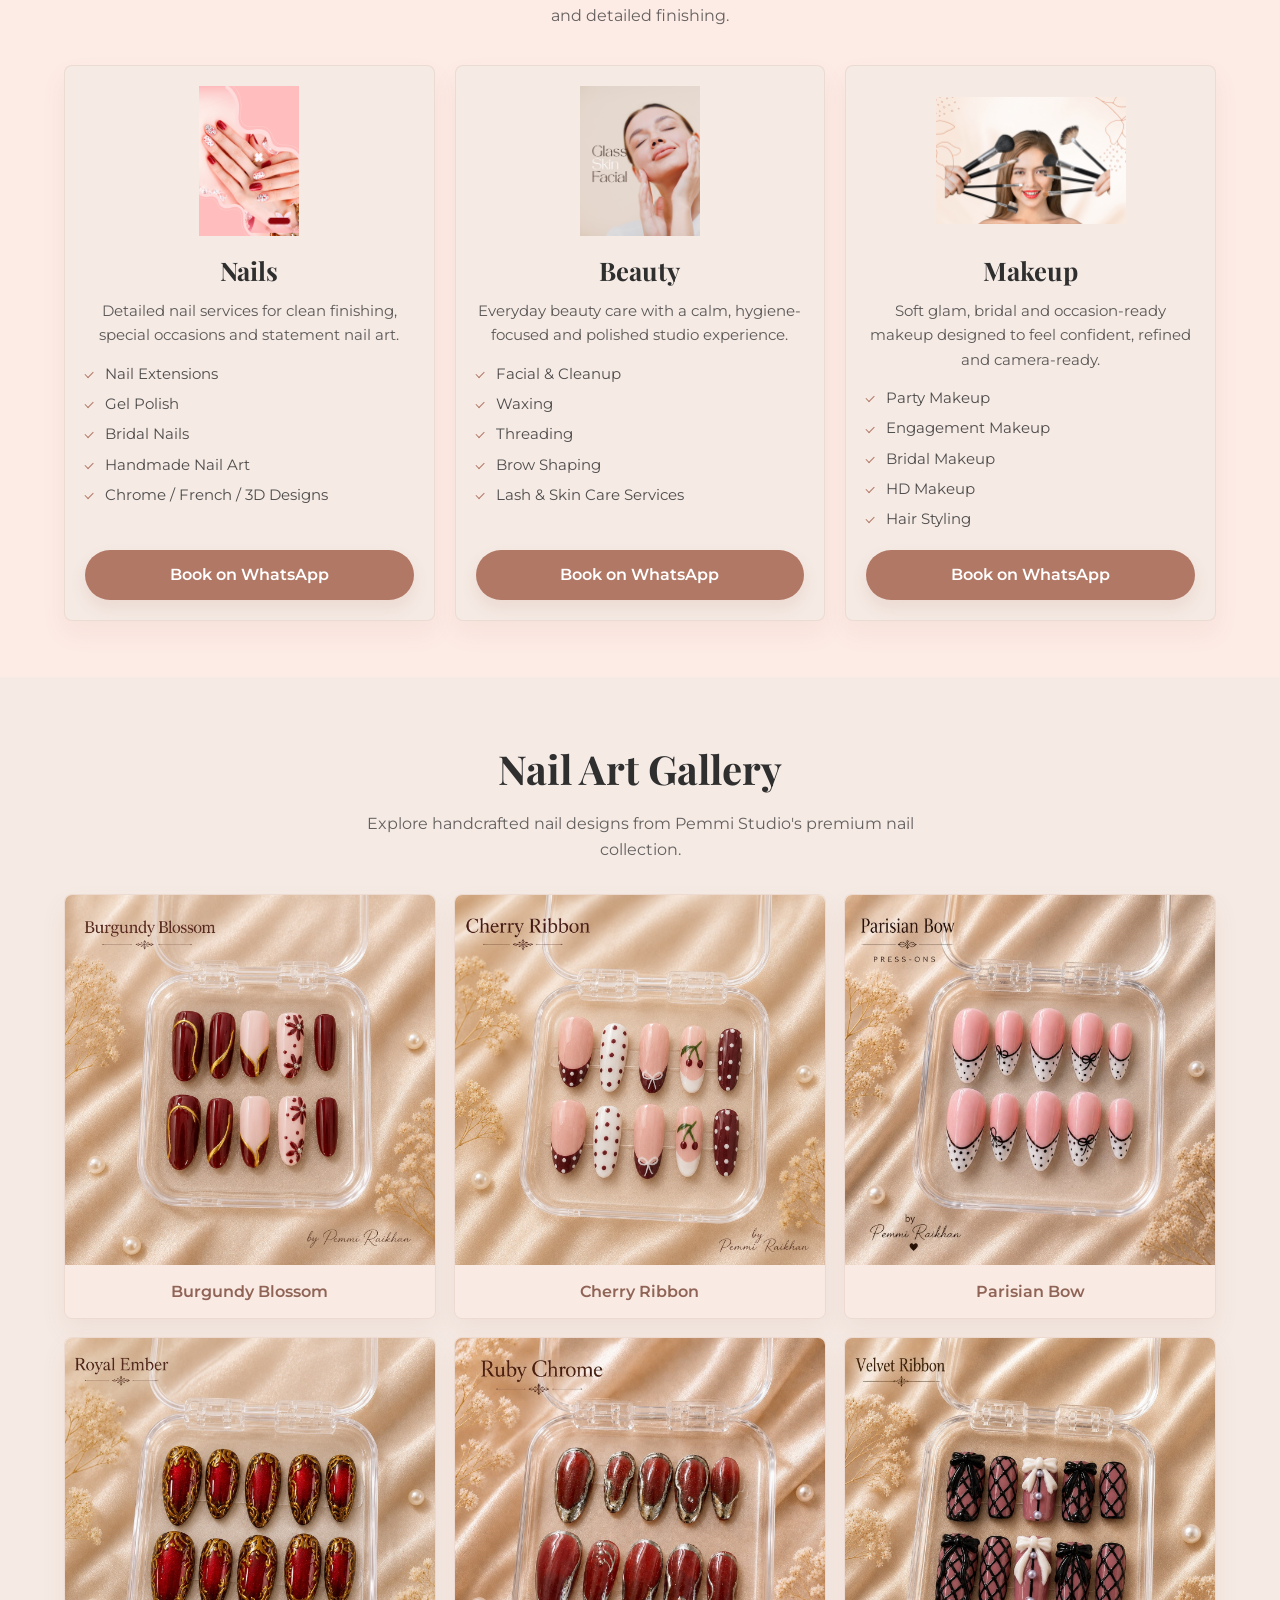
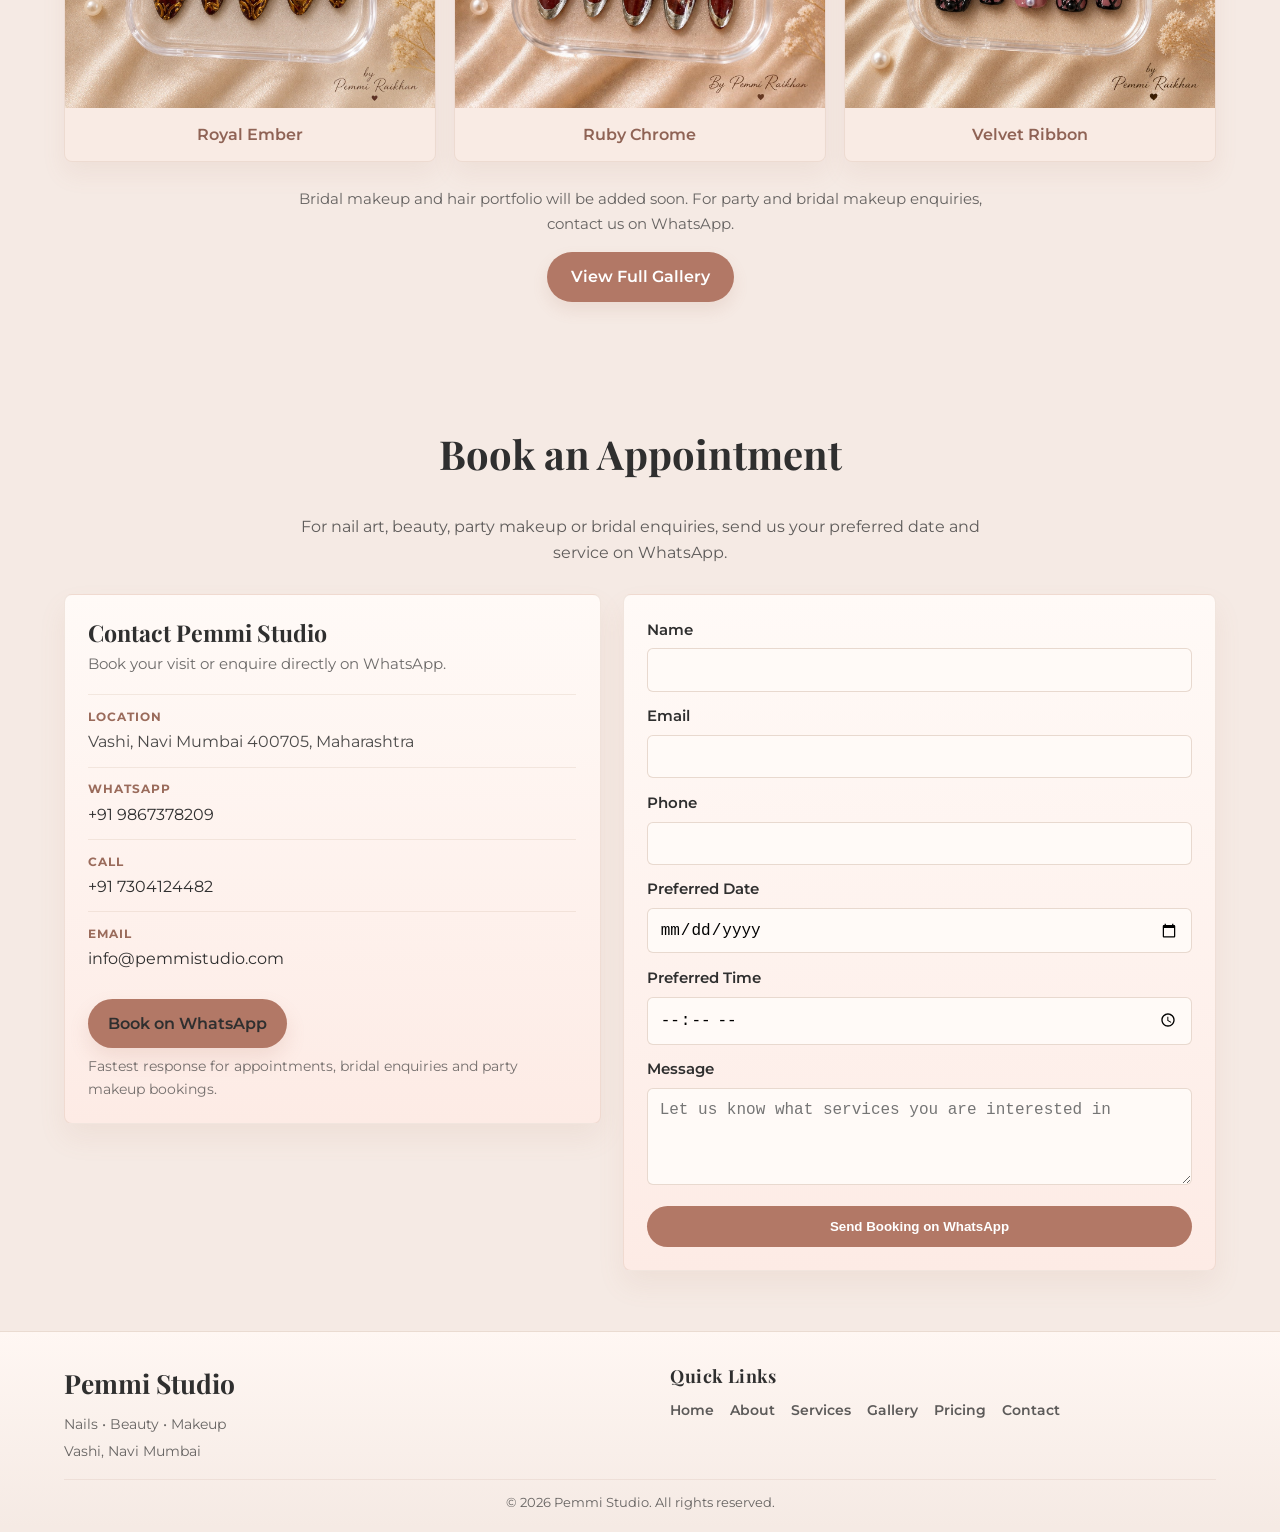
==== commit cdd56e25: "Update Pemmi Studio website design, gallery images, booking and footer" ====
--- a/index.html
+++ b/index.html
@@ -3,7 +3,7 @@
   <head>
     <meta charset="UTF-8" />
     <meta name="viewport" content="width=device-width, initial-scale=1.0" />
-    <title>Pemmi Studio – Nails, Beauty &amp; Makeup</title>
+    <title>Pemmi Studio - Nails, Beauty &amp; Makeup</title>
 
     <!-- Google Analytics -->
     <script async src="https://www.googletagmanager.com/gtag/js?id=G-5NEXYFBR6Y"></script>
@@ -50,30 +50,43 @@
             <li><a href="./contact.html">Contact</a></li>
           </ul>
         </nav>
+        <a class="header-cta" href="https://wa.me/919867378209?text=Hi%20Pemmi%20Studio%2C%20I%20want%20to%20book%20an%20appointment." target="_blank" rel="noopener">Book on WhatsApp</a>
       </div>
     </header>
     <!-- Hero Section -->
     <section class="hero">
       <div class="hero-overlay"></div>
       <div class="container hero-content">
-        <h2>Enhance Your Natural Beauty</h2>
-        <p>Experience luxurious nail care, bespoke beauty treatments and flawless makeup at Pemmi Studio.</p>
-        <a href="#contact" class="btn">Book Now</a>
+        <h2>Premium Nail Art, Beauty &amp; Makeup Studio in Navi Mumbai</h2>
+        <p>Handcrafted nail designs, bridal makeup and beauty services by Pemmi Studio in Vashi. Book your appointment on WhatsApp.</p>
+        <div class="hero-actions">
+          <a href="https://wa.me/919867378209?text=Hi%20Pemmi%20Studio%2C%20I%20want%20to%20book%20an%20appointment." class="btn hero-btn" target="_blank" rel="noopener">Book on WhatsApp</a>
+          <a href="#gallery" class="btn hero-btn-secondary">View Gallery</a>
+        </div>
       </div>
     </section>
     <!-- About Section -->
     <section id="about" class="about">
       <div class="container about-container">
         <div class="about-text">
-          <h2>About Us</h2>
+          <h2>About Pemmi Studio</h2>
           <p>
-            At Pemmi Studio, we believe that beauty is personal. Our studio in
-            Mumbai offers a tranquil retreat where clients can indulge in high‑
-            quality nail services, rejuvenating skin treatments and professional
-            makeup artistry. We pride ourselves on meticulous attention to detail,
-            sanitation, and using premium products. Allow our experienced team to
-            pamper you and bring out your inner glow.
+            Pemmi Studio is a Vashi-based nail, beauty and makeup studio in Navi
+            Mumbai, created for clients who love clean finishing, detailed work
+            and a personal beauty experience.
           </p>
+          <p>
+            We specialise in handcrafted nail art, nail extensions, bridal and
+            party makeup, facials and beauty services. Every service is done with
+            care, hygiene and attention to detail, so you feel confident,
+            comfortable and beautifully prepared for your special moment.
+          </p>
+          <div class="about-points" aria-label="Pemmi Studio highlights">
+            <span>Handcrafted Nail Art</span>
+            <span>Bridal &amp; Party Makeup</span>
+            <span>Hygiene-Focused Service</span>
+            <span>Vashi, Navi Mumbai</span>
+          </div>
         </div>
         <div class="about-image">
           <img src="images/spa.png" alt="Spa facial illustration" />
@@ -84,30 +97,58 @@
     <section id="services" class="services">
       <div class="container">
         <h2>Our Services</h2>
+        <p class="services-subtitle">
+          Choose from nails, beauty and makeup services designed with care,
+          hygiene and detailed finishing.
+        </p>
         <div class="services-grid">
           <div class="service-item">
             <img src="images/nails.png" alt="Manicured nails illustration" />
             <h3>Nails</h3>
             <p>
-              Treat yourself to precision manicures, pedicures, gel overlays and
-              creative nail art designed just for you.
+              Detailed nail services for clean finishing, special occasions and
+              statement nail art.
             </p>
+            <ul class="service-list">
+              <li>Nail Extensions</li>
+              <li>Gel Polish</li>
+              <li>Bridal Nails</li>
+              <li>Handmade Nail Art</li>
+              <li>Chrome / French / 3D Designs</li>
+            </ul>
+            <a href="https://wa.me/919867378209?text=Hi%20Pemmi%20Studio%2C%20I%20want%20to%20book%20an%20appointment." class="btn service-btn" target="_blank" rel="noopener">Book on WhatsApp</a>
           </div>
           <div class="service-item">
             <img src="images/spa.png" alt="Spa treatment illustration" />
             <h3>Beauty</h3>
             <p>
-              Rejuvenate with facials, skin treatments, waxing, brow shaping and
-              lash services performed by our experts.
+              Everyday beauty care with a calm, hygiene-focused and polished
+              studio experience.
             </p>
+            <ul class="service-list">
+              <li>Facial &amp; Cleanup</li>
+              <li>Waxing</li>
+              <li>Threading</li>
+              <li>Brow Shaping</li>
+              <li>Lash &amp; Skin Care Services</li>
+            </ul>
+            <a href="https://wa.me/919867378209?text=Hi%20Pemmi%20Studio%2C%20I%20want%20to%20book%20an%20appointment." class="btn service-btn" target="_blank" rel="noopener">Book on WhatsApp</a>
           </div>
           <div class="service-item">
             <img src="images/makeup.png" alt="Makeup products illustration" />
             <h3>Makeup</h3>
             <p>
-              From natural day looks to glamorous bridal artistry, our makeup
-              specialists create flawless finishes tailored to you.
+              Soft glam, bridal and occasion-ready makeup designed to feel
+              confident, refined and camera-ready.
             </p>
+            <ul class="service-list">
+              <li>Party Makeup</li>
+              <li>Engagement Makeup</li>
+              <li>Bridal Makeup</li>
+              <li>HD Makeup</li>
+              <li>Hair Styling</li>
+            </ul>
+            <a href="https://wa.me/919867378209?text=Hi%20Pemmi%20Studio%2C%20I%20want%20to%20book%20an%20appointment." class="btn service-btn" target="_blank" rel="noopener">Book on WhatsApp</a>
           </div>
         </div>
       </div>
@@ -115,62 +156,114 @@
     <!-- Gallery Section -->
     <section id="gallery" class="gallery">
       <div class="container">
-        <h2>Gallery</h2>
-        <p>Peek into our portfolio of beautiful nails, makeup creations and spa moments.</p>
+        <h2>Nail Art Gallery</h2>
+        <p class="gallery-subtitle">Explore handcrafted nail designs from Pemmi Studio's premium nail collection.</p>
         <div class="gallery-grid">
-          <img src="images/nails.png" alt="Gallery – Nails" />
-          <img src="images/makeup.png" alt="Gallery – Makeup" />
-          <img src="images/spa.png" alt="Gallery – Spa" />
-          <img src="images/hero.png" alt="Gallery – Beauty items" />
+          <figure class="gallery-card">
+            <button class="lightbox-trigger" type="button" data-lightbox-src="images/gallery/nails/burgundy-blossom.jpg" data-lightbox-caption="Burgundy Blossom" aria-label="View Burgundy Blossom nail art larger">
+              <img src="images/gallery/nails/burgundy-blossom.jpg" alt="Burgundy Blossom nail art by Pemmi Studio" />
+            </button>
+            <figcaption>Burgundy Blossom</figcaption>
+          </figure>
+          <figure class="gallery-card">
+            <button class="lightbox-trigger" type="button" data-lightbox-src="images/gallery/nails/cherry-ribbon.jpg" data-lightbox-caption="Cherry Ribbon" aria-label="View Cherry Ribbon nail art larger">
+              <img src="images/gallery/nails/cherry-ribbon.jpg" alt="Cherry Ribbon nail art by Pemmi Studio" />
+            </button>
+            <figcaption>Cherry Ribbon</figcaption>
+          </figure>
+          <figure class="gallery-card">
+            <button class="lightbox-trigger" type="button" data-lightbox-src="images/gallery/nails/parisian-bow.jpg" data-lightbox-caption="Parisian Bow" aria-label="View Parisian Bow nail art larger">
+              <img src="images/gallery/nails/parisian-bow.jpg" alt="Parisian Bow nail art by Pemmi Studio" />
+            </button>
+            <figcaption>Parisian Bow</figcaption>
+          </figure>
+          <figure class="gallery-card">
+            <button class="lightbox-trigger" type="button" data-lightbox-src="images/gallery/nails/royal-ember.jpg" data-lightbox-caption="Royal Ember" aria-label="View Royal Ember nail art larger">
+              <img src="images/gallery/nails/royal-ember.jpg" alt="Royal Ember nail art by Pemmi Studio" />
+            </button>
+            <figcaption>Royal Ember</figcaption>
+          </figure>
+          <figure class="gallery-card">
+            <button class="lightbox-trigger" type="button" data-lightbox-src="images/gallery/nails/ruby-chrome.jpg" data-lightbox-caption="Ruby Chrome" aria-label="View Ruby Chrome nail art larger">
+              <img src="images/gallery/nails/ruby-chrome.jpg" alt="Ruby Chrome nail art by Pemmi Studio" />
+            </button>
+            <figcaption>Ruby Chrome</figcaption>
+          </figure>
+          <figure class="gallery-card">
+            <button class="lightbox-trigger" type="button" data-lightbox-src="images/gallery/nails/velvet-ribbon.jpg" data-lightbox-caption="Velvet Ribbon" aria-label="View Velvet Ribbon nail art larger">
+              <img src="images/gallery/nails/velvet-ribbon.jpg" alt="Velvet Ribbon nail art by Pemmi Studio" />
+            </button>
+            <figcaption>Velvet Ribbon</figcaption>
+          </figure>
+        </div>
+        <p class="gallery-note">Bridal makeup and hair portfolio will be added soon. For party and bridal makeup enquiries, contact us on WhatsApp.</p>
+        <div class="gallery-action">
+          <a href="gallery.html" class="btn gallery-btn">View Full Gallery</a>
         </div>
       </div>
     </section>
     <!-- Testimonials Section -->
-    <section class="testimonials">
+    <section id="testimonials" class="testimonials-section" hidden>
       <div class="container">
         <h2>Testimonials</h2>
+        <p class="testimonials-subtitle">Kind words from clients who loved their Pemmi Studio experience.</p>
         <div class="testimonial-list">
-          <blockquote>
-            <p>
-              “I absolutely love Pemmi Studio! My nails have never looked better
-              and the relaxing atmosphere keeps me coming back.”
-            </p>
-            <footer>— Priya G.</footer>
+          <blockquote class="testimonial-card">
+            <div class="testimonial-rating" aria-label="5 out of 5 stars">&#9733;&#9733;&#9733;&#9733;&#9733;</div>
+            <p>&ldquo;I loved the nail detailing and clean finishing. The design looked elegant and lasted beautifully.&rdquo;</p>
+            <footer>
+              <span>Priya G.</span>
+              <small>Nail Art</small>
+            </footer>
           </blockquote>
-          <blockquote>
-            <p>
-              “The facial and lash lift I received were incredible. The staff is
-              friendly and professional – I felt truly pampered!”
-            </p>
-            <footer>— Kavita N.</footer>
+          <blockquote class="testimonial-card">
+            <div class="testimonial-rating" aria-label="5 out of 5 stars">&#9733;&#9733;&#9733;&#9733;&#9733;</div>
+            <p>&ldquo;My party makeup was soft, polished and exactly what I wanted. The final look felt natural and confident.&rdquo;</p>
+            <footer>
+              <span>Kavita N.</span>
+              <small>Party Makeup</small>
+            </footer>
           </blockquote>
-          <blockquote>
-            <p>
-              “My bridal makeup was perfection. The team listened to exactly
-              what I wanted and executed it flawlessly.”
-            </p>
-            <footer>— Sneha R.</footer>
+          <blockquote class="testimonial-card">
+            <div class="testimonial-rating" aria-label="5 out of 5 stars">&#9733;&#9733;&#9733;&#9733;&#9733;</div>
+            <p>&ldquo;Very neat work, hygienic service and a calm experience. The nails looked premium and perfectly finished.&rdquo;</p>
+            <footer>
+              <span>Sneha R.</span>
+              <small>Nail Extensions</small>
+            </footer>
           </blockquote>
         </div>
+        <p class="testimonials-note">Real client reviews and Google review screenshots will be updated soon.</p>
       </div>
     </section>
     <!-- Appointment Section -->
     <section id="contact" class="contact">
       <div class="container contact-container">
         <h2>Book an Appointment</h2>
-        <p>
-          To request an appointment or ask a question, please fill out the form
-          below. We'll confirm your booking via email or phone.
-        </p>
+        <p class="contact-lead">For nail art, beauty, party makeup or bridal enquiries, send us your preferred date and service on WhatsApp.</p>
         <div class="contact-details-form">
           <div class="contact-info">
-            <p><strong>Address:</strong> A-4, Mafco Market, Sector 18, Vashi, Navi Mumbai 400705, Maharashtra</p>
-            <p><strong>Phone:</strong> <a href="tel:+911234567890">+91 9867378209</a></p>
-            <p><strong>Email:</strong> <a href="mailto:info@pemmistudio.com">info@pemmistudio.com</a></p>
-            <div class="social-links">
-              <a href="#" aria-label="Instagram"><i class="fab fa-instagram"></i></a>
-              <a href="#" aria-label="Facebook"><i class="fab fa-facebook"></i></a>
-              <a href="#" aria-label="WhatsApp"><i class="fab fa-whatsapp"></i></a>
+            <div class="contact-info-card">
+              <h3>Contact Pemmi Studio</h3>
+              <p class="contact-card-intro">Book your visit or enquire directly on WhatsApp.</p>
+              <div class="contact-row">
+                <span>Location</span>
+                <p>Vashi, Navi Mumbai 400705, Maharashtra</p>
+              </div>
+              <div class="contact-row">
+                <span>WhatsApp</span>
+                <p><a href="https://wa.me/919867378209?text=Hi%20Pemmi%20Studio%2C%20I%20want%20to%20book%20an%20appointment." target="_blank" rel="noopener">+91 9867378209</a></p>
+              </div>
+              <div class="contact-row">
+                <span>Call</span>
+                <p><a href="tel:+917304124482">+91 7304124482</a></p>
+              </div>
+              <div class="contact-row">
+                <span>Email</span>
+                <p><a href="mailto:info@pemmistudio.com">info@pemmistudio.com</a></p>
+              </div>
+              <a class="btn contact-whatsapp-btn" href="https://wa.me/919867378209?text=Hi%20Pemmi%20Studio%2C%20I%20want%20to%20book%20an%20appointment." target="_blank" rel="noopener">Book on WhatsApp</a>
+              <p class="contact-note">Fastest response for appointments, bridal enquiries and party makeup bookings.</p>
             </div>
           </div>
           <form class="contact-form" onsubmit="sendToWhatsApp(event)">
@@ -198,13 +291,38 @@
               <label for="message">Message</label>
               <textarea id="message" name="message" rows="4" placeholder="Let us know what services you are interested in" required></textarea>
             </div>
-            <button type="submit" class="btn">Request Appointment</button>
+            <button type="submit" class="btn">Send Booking on WhatsApp</button>
           </form>
         </div>
       </div>
     </section>
-    <footer class="site-footer">
-      <div class="container">
+
+    <div class="image-lightbox" id="imageLightbox" aria-hidden="true">
+      <div class="image-lightbox__panel" role="dialog" aria-modal="true" aria-label="Nail art preview">
+        <button class="image-lightbox__close" type="button" aria-label="Close image preview">&times;</button>
+        <img class="image-lightbox__image" src="" alt="" />
+        <p class="image-lightbox__caption"></p>
+      </div>
+    </div>    <footer class="site-footer">
+      <div class="container footer-grid">
+        <div class="footer-brand">
+          <h2>Pemmi Studio</h2>
+          <p>Nails &bull; Beauty &bull; Makeup</p>
+          <p>Vashi, Navi Mumbai</p>
+        </div>
+        <div class="footer-links">
+          <h3>Quick Links</h3>
+          <nav aria-label="Footer navigation">
+            <a href="./index.html">Home</a>
+            <a href="./about.html">About</a>
+            <a href="./services.html">Services</a>
+            <a href="./gallery.html">Gallery</a>
+            <a href="./pricing.html">Pricing</a>
+            <a href="./contact.html">Contact</a>
+          </nav>
+        </div>
+      </div>
+      <div class="container footer-bottom">
         <p>&copy; 2026 Pemmi Studio. All rights reserved.</p>
       </div>
     </footer>
@@ -223,7 +341,7 @@
 
     const whatsappNumber = "919867378209"; // update this number
 
-    let text = `📅 *New Appointment Request*
+    let text = `*New Appointment Request*
     
 *Name:* ${name}
 *Email:* ${email}
@@ -236,8 +354,50 @@
     const url = `https://wa.me/${whatsappNumber}?text=${encodeURIComponent(text)}`;
     window.open(url, "_blank");
 
-    alert("Thank you! Your request is on the way. We’ll get back to you soon to confirm your appointment 💅✨");
+    alert("Thank you! Your request will open in WhatsApp. We will get back to you soon to confirm your appointment.");
   }
 </script>
-  </body>
+  <script>
+  (function () {
+    const lightbox = document.getElementById('imageLightbox');
+    if (!lightbox) return;
+
+    const image = lightbox.querySelector('.image-lightbox__image');
+    const caption = lightbox.querySelector('.image-lightbox__caption');
+    const closeButton = lightbox.querySelector('.image-lightbox__close');
+    const triggers = document.querySelectorAll('.lightbox-trigger');
+    let previousFocus = null;
+
+    function openLightbox(trigger) {
+      previousFocus = document.activeElement;
+      image.src = trigger.dataset.lightboxSrc;
+      image.alt = trigger.querySelector('img')?.alt || trigger.dataset.lightboxCaption || 'Nail art preview';
+      caption.textContent = trigger.dataset.lightboxCaption || '';
+      lightbox.classList.add('is-open');
+      lightbox.setAttribute('aria-hidden', 'false');
+      document.body.classList.add('lightbox-open');
+      closeButton.focus();
+    }
+
+    function closeLightbox() {
+      lightbox.classList.remove('is-open');
+      lightbox.setAttribute('aria-hidden', 'true');
+      document.body.classList.remove('lightbox-open');
+      image.src = '';
+      if (previousFocus) previousFocus.focus();
+    }
+
+    triggers.forEach((trigger) => {
+      trigger.addEventListener('click', () => openLightbox(trigger));
+    });
+
+    closeButton.addEventListener('click', closeLightbox);
+    lightbox.addEventListener('click', (event) => {
+      if (event.target === lightbox) closeLightbox();
+    });
+    document.addEventListener('keydown', (event) => {
+      if (event.key === 'Escape' && lightbox.classList.contains('is-open')) closeLightbox();
+    });
+  })();
+</script>  </body>
 </html>
--- a/style.css
+++ b/style.css
@@ -48,24 +48,29 @@
 
 /* Header */
 .site-header {
-  background-color: var(--primary);
-  border-bottom: 1px solid rgba(0, 0, 0, 0.05);
+  background-color: rgba(245, 234, 228, 0.96);
+  border-bottom: 1px solid rgba(195, 163, 142, 0.22);
+  box-shadow: 0 8px 22px rgba(178, 120, 102, 0.08);
   position: sticky;
   top: 0;
   z-index: 10;
+  backdrop-filter: blur(10px);
 }
 
 .header-container {
   display: flex;
   align-items: center;
   justify-content: space-between;
-  padding: 1rem 0;
+  gap: 1.25rem;
+  padding: 0.65rem 0;
 }
 
 /* Logo */
 .brand {
   display: flex;
   flex-direction: column;
+  justify-content: center;
+  flex: 0 0 auto;
   line-height: 1;
   margin: 0;
   padding: 0;
@@ -75,6 +80,7 @@
   font-family: 'Allura', cursive;
   font-size: 3rem;
   color: #b27866;  /* improved rose-gold */
+  line-height: 0.9;
   margin-bottom: -4px;
 }
 
@@ -83,17 +89,37 @@
   font-size: 0.9rem;
   letter-spacing: 4px;
   color: #b27866;
+  line-height: 1.1;
   margin-left: 2px;
 }
 
 /* Navigation */
+.site-nav {
+  display: flex;
+  align-items: center;
+  margin-left: auto;
+}
+
 .site-nav ul {
   display: flex;
-  gap: 1.5rem;
+  align-items: center;
+  gap: clamp(0.8rem, 1.7vw, 1.45rem);
+  list-style: none;
+}
+
+.site-nav li {
+  list-style: none;
 }
 
 .site-nav li a {
+  display: inline-flex;
+  align-items: center;
+  min-height: 2.15rem;
+  color: #4a3a35;
+  font-size: 0.92rem;
   font-weight: 600;
+  letter-spacing: 0.02em;
+  position: relative;
   transition: color 0.3s ease;
 }
 
@@ -105,71 +131,126 @@
   color: var(--accent);
 }
 
+.site-nav li a::after {
+  content: "";
+  position: absolute;
+  left: 0;
+  right: 0;
+  bottom: 0.2rem;
+  height: 1px;
+  background: var(--accent);
+  transform: scaleX(0);
+  transform-origin: center;
+  transition: transform 0.3s ease;
+}
+
+.site-nav li a:hover::after,
+.site-nav li a.active::after {
+  transform: scaleX(1);
+}
+
+.header-cta {
+  display: inline-flex;
+  align-items: center;
+  justify-content: center;
+  flex: 0 0 auto;
+  min-height: 2.4rem;
+  padding: 0.55rem 1rem;
+  border: 1px solid rgba(178, 120, 102, 0.38);
+  border-radius: 999px;
+  background: #b27866;
+  color: #fff;
+  box-shadow: 0 8px 18px rgba(178, 120, 102, 0.16);
+  font-size: 0.86rem;
+  font-weight: 600;
+  letter-spacing: 0.02em;
+  white-space: nowrap;
+  transition: background-color 0.3s ease, box-shadow 0.3s ease, transform 0.3s ease;
+}
+
+.header-cta:hover {
+  background: var(--accent);
+  box-shadow: 0 10px 22px rgba(178, 120, 102, 0.22);
+  transform: translateY(-1px);
+}
+
 /* Desktop improvements */
 @media (min-width: 992px) {
 
   .brand-script {
-    font-size: 3.2rem;     /* larger on desktop */
+    font-size: 3.05rem;
   }
 
   .brand-small {
-    font-size: 1rem;
+    font-size: 0.95rem;
     letter-spacing: 5px;
   }
 
   .header-container {
-    padding: 1.5rem 0;
-    justify-content: flex-start;
+    padding: 0.7rem 0;
+  }
+}
+
+@media (max-width: 900px) {
+  .header-container {
+    flex-wrap: wrap;
+    justify-content: center;
+    gap: 0.28rem 0.75rem;
+    padding: 0.42rem 0 0.38rem;
+  }
+
+  .brand {
+    align-items: center;
+    width: 100%;
+  }
+
+  .brand-script {
+    font-size: 2.35rem;
+    margin-bottom: -5px;
+  }
+
+  .brand-small {
+    font-size: 0.7rem;
+    letter-spacing: 3px;
   }
 
   .site-nav {
-    margin-left: auto;
-  }
-}
-
-@media (max-width: 600px) {
-  .site-nav {
-    margin-left: 1rem;   /* gives space between logo and dots */
-  }
-}
-
-.header-container {
-  gap: 0.8rem;            /* adds spacing between logo + menu */
-}
-
-@media (max-width: 600px) {
-  .header-container {
-    gap: 1rem;           /* more breathing room */
-  }
-}
-
-@media (max-width: 600px) {
-  .site-nav {
-    margin-left: 0.8rem;      /* create space so dot does not touch Pemmi */
+    width: 100%;
+    margin-left: 0;
+    order: 2;
+  }
+
+  .site-nav ul {
+    justify-content: center;
+    flex-wrap: wrap;
+    gap: 0.18rem 0.68rem;
   }
 
   .site-nav li a {
-    font-size: 0.9rem;        /* reduce size to avoid crowding */
-  }
-
-  .site-nav ul {
-    gap: 1rem;                /* reduce space between menu items */
-    flex-wrap: wrap;          /* allow wrapping */
-    justify-content: center;
+    min-height: 1.55rem;
+    font-size: 0.78rem;
+  }
+
+  .site-nav li a::after {
+    bottom: 0.05rem;
+  }
+
+  .header-cta {
+    display: none;
   }
 }
 
 /* Hero */
 .hero {
   background-image: url('images/hero.png');
-  background-size: cover;         /* fills entire section */
+  background-size: cover;
   background-repeat: no-repeat;
-  background-position: center;    /* centers the image nicely */
-  min-height: 90vh;               /* taller, more luxurious look */
+  background-position: center;
+  min-height: 72vh;
   display: flex;
   align-items: center;
-  justify-content: flex-start;    /* keeps text on left */
-  padding-left: 5%;               /* adds spacing */
+  justify-content: flex-start;
+  padding: 4rem 0 3rem 5%;
   position: relative;
   overflow: hidden;
 }
@@ -180,35 +261,65 @@
   left: 0;
   width: 100%;
   height: 100%;
-  background: linear-gradient(
-    to right,
-    rgba(255, 255, 255, 0.55),
-    rgba(255, 255, 255, 0.15)
-  );
-  backdrop-filter: blur(1px);
+  background:
+    radial-gradient(circle at 22% 50%, rgba(255, 250, 247, 0.66), rgba(253, 235, 229, 0.28) 34%, rgba(255, 255, 255, 0) 62%),
+    linear-gradient(to right, rgba(253, 235, 229, 0.72), rgba(255, 255, 255, 0.28) 50%, rgba(255, 255, 255, 0.06));
 }
 
 .hero-content {
   position: relative;
   max-width: 600px;
   z-index: 1;
-  animation: fadeUp 1.2s ease-out;  /* smooth entry effect */
-}
-
-/* Soft text shadow for depth */
+  padding: 0;
+  animation: fadeUp 1.2s ease-out;
+}
+
 .hero-content h2 {
   font-family: var(--heading-font);
-  font-size: 3rem;
+  max-width: 540px;
+  font-size: clamp(2.15rem, 3.35vw, 3.2rem);
+  line-height: 1.1;
   margin-bottom: 1rem;
   color: var(--dark);
-  text-shadow: 0 2px 8px rgba(0, 0, 0, 0.15);
-}
-
-/* Slightly lighter paragraph tone for elegance */
+  text-shadow: 0 2px 14px rgba(255, 255, 255, 0.82);
+  text-wrap: balance;
+}
+
 .hero-content p {
-  font-size: 1.2rem;
-  margin-bottom: 1.5rem;
-  color: rgba(0, 0, 0, 0.75);
+  max-width: 520px;
+  font-size: 1.04rem;
+  margin-bottom: 0;
+  color: rgba(47, 47, 47, 0.82);
+  text-shadow: 0 1px 10px rgba(255, 255, 255, 0.7);
+  text-wrap: pretty;
+}
+
+.hero-actions {
+  display: flex;
+  align-items: center;
+  flex-wrap: wrap;
+  gap: 0.75rem;
+  margin-top: 1.45rem;
+}
+
+.hero-btn {
+  background-color: #b27866;
+  box-shadow: 0 10px 22px rgba(178, 120, 102, 0.2);
+}
+
+.hero-btn:hover {
+  background-color: var(--accent);
+}
+
+.hero-btn-secondary {
+  background-color: rgba(255, 255, 255, 0.72);
+  border: 1px solid rgba(178, 120, 102, 0.38);
+  color: #8f6355;
+}
+
+.hero-btn-secondary:hover {
+  background-color: #fff7f3;
+  color: #765044;
 }
 
 /* Fade-up animation */
@@ -239,151 +350,330 @@
 
 /* About */
 .about {
-  padding: 4rem 0;
+  padding: 3.25rem 0;
 }
 
 .about-container {
   display: flex;
   flex-wrap: wrap;
-  gap: 2rem;
+  gap: 2.25rem;
   align-items: center;
   justify-content: space-between;
 }
 
 .about-text {
-  flex: 1 1 50%;
+  flex: 1 1 52%;
 }
 
 .about-text h2 {
   font-family: var(--heading-font);
   font-size: 2.5rem;
+  margin-bottom: 1.1rem;
+  color: var(--dark);
+}
+
+.about-text p {
+  font-size: 1.12rem;
+  letter-spacing: 0.03em;
+  max-width: 640px;
   margin-bottom: 1rem;
-}
-
-.about-text p {
-  font-size: 1.05rem;
-  max-width: 500px;
+  color: rgba(47, 47, 47, 0.82);
+}
+
+.about-points {
+  display: flex;
+  flex-wrap: wrap;
+  gap: 0.55rem;
+  margin-top: 1.1rem;
+  max-width: 720px;
+}
+
+.about-points span {
+  display: inline-flex;
+  align-items: center;
+  min-height: 2.1rem;
+  padding: 0.42rem 0.72rem;
+  border: 1px solid rgba(195, 163, 142, 0.28);
+  border-radius: 999px;
+  background-color: rgba(253, 235, 229, 0.58);
+  color: #8f6355;
+  font-size: 0.84rem;
+  font-weight: 600;
+  white-space: nowrap;
 }
 
 .about-image {
-  flex: 1 1 45%;
+  flex: 1 1 40%;
 }
 
 .about-image img {
   border-radius: 8px;
-  box-shadow: 0 4px 10px rgba(0, 0, 0, 0.05);
+  box-shadow: 0 14px 30px rgba(178, 120, 102, 0.12);
 }
 
 /* Services */
 .services {
   background-color: var(--secondary);
-  padding: 4rem 0;
+  padding: 3.75rem 0 3.5rem;
+  scroll-margin-top: 120px;
 }
 
 .services h2 {
   font-family: var(--heading-font);
   text-align: center;
-  margin-bottom: 3rem;
+  margin-bottom: 0.65rem;
   font-size: 2.5rem;
+}
+
+.services-subtitle {
+  max-width: 640px;
+  margin: 0 auto 2.25rem;
+  text-align: center;
+  color: rgba(47, 47, 47, 0.74);
+  font-size: 1rem;
 }
 
 .services-grid {
   display: grid;
-  grid-template-columns: repeat(auto-fit, minmax(280px, 1fr));
-  gap: 2rem;
+  grid-template-columns: repeat(3, minmax(0, 1fr));
+  gap: 1.25rem;
+  align-items: stretch;
 }
 
 .service-item {
   background-color: var(--primary);
+  border: 1px solid rgba(195, 163, 142, 0.2);
   border-radius: 8px;
-  padding: 2rem 1.5rem;
-  text-align: center;
-  box-shadow: 0 4px 10px rgba(0, 0, 0, 0.05);
+  padding: 1.25rem;
+  text-align: left;
+  box-shadow: 0 12px 24px rgba(178, 120, 102, 0.08);
+  display: flex;
+  flex-direction: column;
+  height: 100%;
 }
 
 .service-item img {
-  width: 80px;
-  margin: 0 auto 1rem;
+  width: 100%;
+  max-width: 190px;
+  height: 150px;
+  object-fit: contain;
+  margin: 0 auto 0.9rem;
 }
 
 .service-item h3 {
   font-family: var(--heading-font);
-  font-size: 1.5rem;
+  font-size: 1.6rem;
   margin-bottom: 0.5rem;
+  text-align: center;
 }
 
 .service-item p {
   font-size: 0.95rem;
+  margin-bottom: 0.95rem;
+  color: rgba(47, 47, 47, 0.78);
+  text-align: center;
+}
+
+.service-list {
+  list-style: none;
+  display: grid;
+  gap: 0.42rem;
+  margin: 0 0 1.15rem;
+  padding: 0;
+}
+
+.service-list li {
+  position: relative;
+  padding-left: 1.25rem;
+  font-size: 0.92rem;
+  color: rgba(47, 47, 47, 0.84);
+}
+
+.service-list li::before {
+  content: "";
+  position: absolute;
+  left: 0;
+  top: 0.55em;
+  width: 0.45rem;
+  height: 0.24rem;
+  border-left: 1.5px solid #b27866;
+  border-bottom: 1.5px solid #b27866;
+  transform: rotate(-45deg);
+}
+
+.service-btn {
+  align-self: stretch;
+  margin-top: auto;
+  min-height: 2.65rem;
+  text-align: center;
+  background-color: #b27866;
+  box-shadow: 0 8px 16px rgba(178, 120, 102, 0.14);
+}
+
+.service-btn:hover {
+  background-color: var(--accent);
 }
 
 /* Gallery */
 .gallery {
-  padding: 4rem 0;
+  padding: 3.75rem 0;
 }
 
 .gallery h2 {
   font-family: var(--heading-font);
   text-align: center;
-  margin-bottom: 1rem;
+  margin-bottom: 0.65rem;
   font-size: 2.5rem;
 }
 
-.gallery p {
-  text-align: center;
-  margin-bottom: 2rem;
+.gallery-subtitle {
+  max-width: 620px;
+  margin: 0 auto 2rem;
+  text-align: center;
   font-size: 1rem;
+  color: rgba(47, 47, 47, 0.74);
 }
 
 .gallery-grid {
   display: grid;
-  grid-template-columns: repeat(auto-fit, minmax(250px, 1fr));
-  gap: 1rem;
-}
-
-.gallery-grid img {
+  grid-template-columns: repeat(3, minmax(0, 1fr));
+  gap: 1.15rem;
+}
+
+.gallery-card {
+  overflow: hidden;
+  border: 1px solid rgba(195, 163, 142, 0.22);
   border-radius: 8px;
-  box-shadow: 0 4px 10px rgba(0, 0, 0, 0.05);
+  background-color: rgba(253, 235, 229, 0.52);
+  box-shadow: 0 12px 24px rgba(178, 120, 102, 0.09);
+}
+
+.gallery-card img {
+  width: 100%;
+  aspect-ratio: 1 / 1;
+  object-fit: contain;
+  background-color: #fff7f3;
+}
+
+.gallery-card figcaption {
+  padding: 0.85rem 0.9rem;
+  text-align: center;
+  color: #8f6355;
+  font-weight: 600;
+}
+
+.gallery-note {
+  max-width: 720px;
+  margin: 1.6rem auto 1rem;
+  text-align: center;
+  color: rgba(47, 47, 47, 0.72);
+  font-size: 0.95rem;
+}
+
+.gallery-action {
+  text-align: center;
+}
+
+.gallery-btn {
+  background-color: #b27866;
+  box-shadow: 0 8px 16px rgba(178, 120, 102, 0.14);
+}
+
+.gallery-btn:hover {
+  background-color: var(--accent);
 }
 
 /* Testimonials */
 .testimonials {
   background-color: var(--secondary);
-  padding: 4rem 0;
+  padding: 3.5rem 0;
 }
 
 .testimonials h2 {
   font-family: var(--heading-font);
   text-align: center;
-  margin-bottom: 2rem;
+  margin-bottom: 0.65rem;
   font-size: 2.5rem;
 }
 
+.testimonials-subtitle {
+  max-width: 640px;
+  margin: 0 auto 2rem;
+  text-align: center;
+  color: rgba(47, 47, 47, 0.74);
+  font-size: 1rem;
+}
+
 .testimonial-list {
+  display: grid;
+  grid-template-columns: repeat(3, minmax(0, 1fr));
+  gap: 1.1rem;
+  margin: 0 auto;
+}
+
+.testimonial-card {
   display: flex;
   flex-direction: column;
-  gap: 2rem;
-  max-width: 800px;
-  margin: 0 auto;
-}
-
-.testimonial-list blockquote {
+  min-height: 100%;
+  margin: 0;
+  padding: 1.35rem;
+  border: 1px solid rgba(195, 163, 142, 0.24);
+  border-radius: 8px;
   background-color: var(--primary);
-  border-left: 4px solid var(--accent);
-  padding: 1.5rem;
-  font-style: italic;
-  box-shadow: 0 4px 10px rgba(0, 0, 0, 0.05);
-}
-
-.testimonial-list footer {
-  margin-top: 0.5rem;
-  text-align: right;
-  font-weight: 600;
+  box-shadow: 0 12px 24px rgba(178, 120, 102, 0.08);
+}
+
+.testimonial-rating {
+  margin-bottom: 0.8rem;
+  color: #b27866;
+  font-size: 0.9rem;
+  letter-spacing: 0.12em;
+  line-height: 1;
+}
+
+.testimonial-card p {
+  color: rgba(47, 47, 47, 0.82);
+  font-size: 0.96rem;
+  line-height: 1.65;
+}
+
+.testimonial-card footer {
+  display: flex;
+  align-items: center;
+  justify-content: space-between;
+  gap: 0.75rem;
+  margin-top: auto;
+  padding-top: 1rem;
   font-style: normal;
 }
 
+.testimonial-card footer span {
+  color: var(--dark);
+  font-weight: 700;
+}
+
+.testimonial-card footer small {
+  flex: 0 0 auto;
+  padding: 0.35rem 0.6rem;
+  border-radius: 999px;
+  background-color: rgba(253, 235, 229, 0.72);
+  color: #8f6355;
+  font-size: 0.74rem;
+  font-weight: 700;
+  letter-spacing: 0.04em;
+  white-space: nowrap;
+}
+
+.testimonials-note {
+  max-width: 680px;
+  margin: 1.5rem auto 0;
+  text-align: center;
+  color: rgba(47, 47, 47, 0.68);
+  font-size: 0.9rem;
+}
 /* Contact */
 .contact {
-  padding: 4rem 0;
+  padding: 3.75rem 0;
   background-color: var(--primary);
 }
 
@@ -391,109 +681,339 @@
   display: flex;
   flex-direction: column;
   align-items: center;
-  gap: 2rem;
+  gap: 1.8rem;
 }
 
 .contact-container h2 {
   font-family: var(--heading-font);
   font-size: 2.5rem;
-}
-
-.contact-container p {
-  text-align: center;
-  max-width: 600px;
+  text-align: center;
+}
+
+.contact-lead {
+  max-width: 720px;
+  margin: 0 auto;
+  text-align: center;
+  color: rgba(47, 47, 47, 0.76);
+  font-size: 1rem;
 }
 
 .contact-details-form {
-  display: flex;
-  flex-wrap: wrap;
-  gap: 2rem;
+  display: grid;
+  grid-template-columns: minmax(280px, 0.95fr) minmax(320px, 1.05fr);
+  gap: 1.4rem;
+  align-items: start;
   width: 100%;
-  justify-content: space-between;
-}
-
-.contact-info {
-  flex: 1 1 40%;
-  font-size: 1rem;
-  line-height: 1.8;
+}
+
+.contact-info,
+.contact-form {
+  min-width: 0;
+}
+
+.contact-info-card,
+.contact-form {
+  border: 1px solid rgba(195, 163, 142, 0.24);
+  border-radius: 8px;
+  background: linear-gradient(180deg, #fffaf7 0%, var(--secondary) 100%);
+  box-shadow: 0 14px 28px rgba(178, 120, 102, 0.09);
+}
+
+.contact-info-card {
+  display: flex;
+  flex-direction: column;
+  padding: 1.45rem;
+}
+
+.contact-info-card h3 {
+  margin-bottom: 0.35rem;
+  color: var(--dark);
+  font-family: var(--heading-font);
+  font-size: 1.45rem;
+  line-height: 1.2;
+}
+
+.contact-card-intro {
+  max-width: none;
+  margin-bottom: 1.15rem;
+  color: rgba(47, 47, 47, 0.7);
+  font-size: 0.94rem;
+  text-align: left;
+}
+
+.contact-row {
+  padding: 0.8rem 0;
+  border-top: 1px solid rgba(195, 163, 142, 0.2);
+}
+
+.contact-row span {
+  display: block;
+  margin-bottom: 0.2rem;
+  color: #9a6b5b;
+  font-size: 0.74rem;
+  font-weight: 700;
+  letter-spacing: 0.08em;
+  text-transform: uppercase;
+}
+
+.contact-row p {
+  max-width: none;
+  margin: 0;
+  color: rgba(47, 47, 47, 0.86);
+  font-size: 0.98rem;
+  line-height: 1.5;
+  text-align: left;
 }
 
 .contact-info a {
   color: var(--dark);
-}
-
-.social-links a {
-  font-size: 1.5rem;
-  margin-right: 1rem;
-  color: var(--dark);
-  transition: color 0.3s ease;
-}
-
-.social-links a:hover {
+  overflow-wrap: anywhere;
+}
+
+.contact-info a:hover {
   color: var(--accent);
 }
 
+.contact-whatsapp-btn {
+  display: inline-flex;
+  justify-content: center;
+  align-self: flex-start;
+  min-width: 11.5rem;
+  margin: 1rem 0 0.45rem;
+  padding: 0.72rem 1.25rem;
+  background-color: #b27866;
+  box-shadow: 0 10px 20px rgba(178, 120, 102, 0.16);
+}
+
+.contact-whatsapp-btn:hover {
+  background-color: var(--accent);
+}
+
+.contact-note {
+  max-width: none;
+  margin-top: 0;
+  color: rgba(47, 47, 47, 0.66);
+  font-size: 0.9rem;
+  line-height: 1.55;
+  text-align: left;
+}
+
 .contact-form {
-  flex: 1 1 55%;
-  background-color: var(--secondary);
-  padding: 1.5rem;
-  border-radius: 8px;
-  box-shadow: 0 4px 10px rgba(0, 0, 0, 0.05);
+  background: linear-gradient(180deg, #fffaf7 0%, var(--secondary) 100%);
+  padding: 1.45rem;
 }
 
 .input-group {
-  margin-bottom: 1rem;
+  margin-bottom: 0.85rem;
 }
 
 .input-group label {
   display: block;
-  margin-bottom: 0.5rem;
+  margin-bottom: 0.4rem;
+  font-size: 0.92rem;
   font-weight: 600;
 }
 
 .input-group input,
 .input-group textarea {
   width: 100%;
-  padding: 0.75rem;
-  border: 1px solid #ddd;
-  border-radius: 4px;
+  padding: 0.72rem;
+  border: 1px solid rgba(195, 163, 142, 0.38);
+  border-radius: 6px;
+  background-color: #fffaf7;
   font-size: 1rem;
   outline: none;
-  transition: border-color 0.2s ease;
+  transition: border-color 0.2s ease, box-shadow 0.2s ease;
 }
 
 .input-group input:focus,
 .input-group textarea:focus {
   border-color: var(--accent);
+  box-shadow: 0 0 0 3px rgba(178, 120, 102, 0.1);
 }
 
 .contact-form button {
-  background-color: var(--accent);
+  width: 100%;
+  background-color: #b27866;
   color: #fff;
-  padding: 0.75rem 1.5rem;
+  padding: 0.8rem 1.5rem;
   border: none;
   border-radius: 30px;
   font-weight: 600;
   cursor: pointer;
-  transition: background-color 0.3s ease;
+  transition: background-color 0.3s ease, transform 0.3s ease;
 }
 
 .contact-form button:hover {
-  background-color: #af8a71;
-}
-
+  background-color: var(--accent);
+  transform: translateY(-1px);
+}
+
+/* Image Lightbox */
+.lightbox-trigger {
+  display: block;
+  width: 100%;
+  padding: 0;
+  border: 0;
+  background: transparent;
+  cursor: zoom-in;
+}
+
+.lightbox-trigger img {
+  transition: transform 0.3s ease, filter 0.3s ease;
+}
+
+.lightbox-trigger:hover img,
+.lightbox-trigger:focus-visible img {
+  filter: saturate(1.04);
+  transform: scale(1.015);
+}
+
+.lightbox-trigger:focus-visible {
+  outline: 2px solid rgba(178, 120, 102, 0.7);
+  outline-offset: 3px;
+  border-radius: 8px;
+}
+
+.image-lightbox {
+  position: fixed;
+  inset: 0;
+  z-index: 1000;
+  display: none;
+  align-items: center;
+  justify-content: center;
+  padding: 1.25rem;
+  background: rgba(38, 29, 26, 0.78);
+  backdrop-filter: blur(6px);
+}
+
+.image-lightbox.is-open {
+  display: flex;
+}
+
+.image-lightbox__panel {
+  position: relative;
+  width: min(92vw, 780px);
+  max-height: 92vh;
+  padding: 1rem 1rem 0.9rem;
+  border: 1px solid rgba(255, 247, 243, 0.22);
+  border-radius: 8px;
+  background: linear-gradient(180deg, #fffaf7 0%, #f5eae4 100%);
+  box-shadow: 0 24px 60px rgba(0, 0, 0, 0.28);
+}
+
+.image-lightbox__image {
+  display: block;
+  width: 100%;
+  max-height: min(76vh, 760px);
+  object-fit: contain;
+  border-radius: 8px;
+  background-color: #fff7f3;
+}
+
+.image-lightbox__caption {
+  margin-top: 0.75rem;
+  color: #8f6355;
+  font-family: var(--heading-font);
+  font-size: 1.15rem;
+  text-align: center;
+}
+
+.image-lightbox__close {
+  position: absolute;
+  top: 0.65rem;
+  right: 0.65rem;
+  z-index: 1;
+  display: inline-flex;
+  align-items: center;
+  justify-content: center;
+  width: 2.45rem;
+  height: 2.45rem;
+  border: 1px solid rgba(178, 120, 102, 0.28);
+  border-radius: 999px;
+  background: rgba(255, 250, 247, 0.92);
+  color: var(--dark);
+  cursor: pointer;
+  font-size: 1.8rem;
+  line-height: 1;
+}
+
+.image-lightbox__close:hover,
+.image-lightbox__close:focus-visible {
+  background: #fff;
+  color: var(--accent);
+}
+
+body.lightbox-open {
+  overflow: hidden;
+}
 /* Footer */
 .site-footer {
-  background-color: var(--dark);
-  color: #fff;
-  text-align: center;
-  padding: 1rem 0;
-}
-
-.site-footer p {
+  background: linear-gradient(180deg, #fff7f3 0%, #f5eae4 100%);
+  border-top: 1px solid rgba(195, 163, 142, 0.22);
+  color: var(--dark);
+  padding: 1.85rem 0 0.85rem;
+}
+
+.footer-grid {
+  display: grid;
+  grid-template-columns: minmax(260px, 1fr) minmax(340px, 0.95fr);
+  gap: 2rem;
+  align-items: start;
+}
+
+.footer-brand h2,
+.footer-links h3 {
+  margin-bottom: 0.55rem;
+  color: var(--dark);
+  font-family: var(--heading-font);
+}
+
+.footer-brand h2 {
+  font-size: 1.65rem;
+}
+
+.footer-links h3 {
+  font-size: 1.12rem;
+  letter-spacing: 0.03em;
+}
+
+.footer-brand p,
+.footer-bottom p {
+  color: rgba(47, 47, 47, 0.72);
   font-size: 0.9rem;
 }
 
+.footer-brand p + p {
+  margin-top: 0.25rem;
+}
+
+.footer-links nav {
+  display: flex;
+  flex-wrap: wrap;
+  gap: 0.45rem 1rem;
+}
+
+.footer-links a {
+  color: rgba(47, 47, 47, 0.78);
+  font-size: 0.9rem;
+  font-weight: 600;
+}
+
+.footer-links a:hover {
+  color: var(--accent);
+}
+
+.footer-bottom {
+  margin-top: 1rem;
+  padding-top: 0.75rem;
+  border-top: 1px solid rgba(195, 163, 142, 0.18);
+  text-align: center;
+}
+
+.footer-bottom p {
+  font-size: 0.84rem;
+}
 /* Inner pages */
 .page-hero {
   background: linear-gradient(
@@ -583,7 +1103,7 @@
 .pricing-grid,
 .gallery-page-grid {
   display: grid;
-  gap: 1.5rem;
+  gap: 2rem;
 }
 
 .feature-grid {
@@ -626,6 +1146,11 @@
 .detail-card p,
 .pricing-card p {
   margin-bottom: 1rem;
+}
+
+.pricing-hero-copy {
+  max-width: 720px;
+  margin: 0 auto;
 }
 
 .detail-card ul,
@@ -669,6 +1194,130 @@
   font-size: 0.95rem;
 }
 
+.gallery-page-intro,
+.gallery-page-note {
+  max-width: 760px;
+  margin: 0 auto 2rem;
+  text-align: center;
+}
+
+.gallery-page-grid {
+  grid-template-columns: repeat(3, minmax(0, 1fr));
+}
+
+.gallery-page-card {
+  background-color: var(--secondary);
+  border-radius: 8px;
+  padding: 0.85rem;
+  box-shadow: 0 4px 14px rgba(0, 0, 0, 0.06);
+}
+
+.gallery-page-card img {
+  width: 100%;
+  aspect-ratio: 4 / 5;
+  object-fit: contain;
+  display: block;
+  background-color: #fff7f3;
+}
+
+.gallery-page-card figcaption {
+  display: flex;
+  flex-direction: column;
+  gap: 0.25rem;
+}
+
+.gallery-page-card figcaption span {
+  color: var(--dark);
+  font-family: var(--heading-font);
+  font-size: 1.1rem;
+}
+
+.gallery-page-card figcaption small {
+  color: var(--accent);
+  font-size: 0.78rem;
+  font-weight: 600;
+  letter-spacing: 0.08em;
+  text-transform: uppercase;
+}
+
+.gallery-page-note {
+  margin-top: 2rem;
+  margin-bottom: 1.25rem;
+  font-size: 0.95rem;
+}
+
+.gallery-page-action {
+  text-align: center;
+}
+
+.pricing-section .pricing-grid {
+  align-items: stretch;
+}
+
+.pricing-section {
+  padding-top: 3.25rem;
+}
+
+.pricing-section .pricing-card {
+  display: flex;
+  flex-direction: column;
+  height: 100%;
+  padding: 2.15rem 2rem;
+  border-top: 1px solid rgba(0, 0, 0, 0.05);
+  box-shadow: 0 10px 24px rgba(0, 0, 0, 0.04);
+  transition: transform 0.25s ease, box-shadow 0.25s ease;
+}
+
+.pricing-section .pricing-card h3 {
+  font-size: 1.55rem;
+  margin-bottom: 1rem;
+}
+
+.pricing-section .pricing-card:hover {
+  transform: translateY(-4px);
+  box-shadow: 0 16px 30px rgba(0, 0, 0, 0.07);
+}
+
+.pricing-grid--services .pricing-card ul {
+  margin-bottom: 0;
+}
+
+.pricing-grid--services .pricing-card li:last-child {
+  margin-bottom: 0;
+}
+
+.pricing-price {
+  margin-top: auto;
+  margin-bottom: 0;
+  padding-top: 1.35rem;
+  font-size: 1rem;
+  line-height: 1.6;
+}
+
+.pricing-price strong {
+  color: rgba(76, 52, 46, 0.92);
+  font-weight: 600;
+  letter-spacing: 0.02em;
+}
+
+.pricing-packages {
+  margin-top: 4.5rem;
+}
+
+.pricing-packages-title {
+  text-align: center;
+  margin-bottom: 2rem;
+}
+
+.pricing-grid--packages .pricing-card {
+  justify-content: space-between;
+}
+
+.package-description {
+  margin-bottom: 0;
+  line-height: 1.7;
+}
+
 .cta-strip {
   text-align: center;
   background-color: var(--secondary);
@@ -684,6 +1333,21 @@
 
 .cta-strip p {
   margin-bottom: 1.25rem;
+}
+
+.pricing-cta-note {
+  margin-top: 1rem;
+  margin-bottom: 0;
+  font-size: 0.95rem;
+  opacity: 0.8;
+}
+
+.pricing-cta {
+  padding: 2.9rem 2.25rem;
+}
+
+.pricing-cta-section {
+  padding-top: 4rem;
 }
 
 .contact-panel {
@@ -697,25 +1361,118 @@
 @media (max-width: 768px) {
   .hero {
     background-position: center;
-    min-height: 60vh;
+    min-height: auto;
+    padding: 2.15rem 0 1.85rem;
+  }
+  .hero-content {
+    width: calc(100% - 2rem);
+    max-width: 520px;
   }
   .hero-content h2 {
-    font-size: 2rem;
+    font-size: 1.55rem;
+    line-height: 1.14;
+    margin-bottom: 0.8rem;
+  }
+  .hero-content p {
+    font-size: 0.95rem;
+  }
+  .hero-actions {
+    align-items: stretch;
+    flex-direction: column;
+    gap: 0.55rem;
+    margin-top: 1rem;
+  }
+  .hero-actions .btn {
+    text-align: center;
+    width: 100%;
   }
   .about-container {
     flex-direction: column;
     text-align: center;
   }
+  .about-text p,
+  .about-points {
+    margin-left: auto;
+    margin-right: auto;
+  }
+  .about-points {
+    justify-content: center;
+  }
+  .about-points span {
+    white-space: normal;
+  }
   .about-text,
   .about-image {
     flex: 1 1 100%;
   }
+  .services-grid {
+    grid-template-columns: 1fr;
+    gap: 1.2rem;
+  }
+  .services-subtitle {
+    margin-bottom: 1.7rem;
+    font-size: 0.95rem;
+  }
+  .service-item {
+    padding: 1.25rem;
+  }
+  .service-item img {
+    max-width: 160px;
+    height: 128px;
+  }
+  .service-btn {
+    min-height: 2.75rem;
+  }
+  .gallery {
+    padding: 3.25rem 0;
+  }
+  .gallery-subtitle {
+    margin-bottom: 1.5rem;
+  }
+  .gallery-grid {
+    grid-template-columns: repeat(2, minmax(0, 1fr));
+    gap: 0.85rem;
+  }
+  .gallery-card figcaption {
+    padding: 0.7rem 0.6rem;
+    font-size: 0.92rem;
+  }
+  .gallery-note {
+    margin-top: 1.25rem;
+    font-size: 0.9rem;
+  }
+  .gallery-page-grid {
+    grid-template-columns: repeat(2, minmax(0, 1fr));
+  }
+  .testimonials {
+    padding: 3rem 0;
+  }
+  .testimonials-subtitle {
+    margin-bottom: 1.5rem;
+    font-size: 0.95rem;
+  }
+  .testimonial-list {
+    grid-template-columns: 1fr;
+    gap: 1rem;
+  }
+  .testimonial-card {
+    padding: 1.2rem;
+  }
+  .testimonial-card footer {
+    align-items: flex-start;
+    flex-direction: column;
+    gap: 0.55rem;
+  }
+  .footer-grid {
+    grid-template-columns: 1fr;
+    gap: 1rem;
+  }
   .contact-details-form {
-    flex-direction: column;
+    grid-template-columns: 1fr;
   }
   .contact-info,
   .contact-form {
-    flex: 1 1 100%;
+    width: 100%;
   }
   .page-hero {
     min-height: 40vh;
@@ -733,3 +1490,9 @@
     text-align: center;
   }
 }
+@media (max-width: 430px) {
+  .gallery-grid,
+  .gallery-page-grid {
+    grid-template-columns: 1fr;
+  }
+}
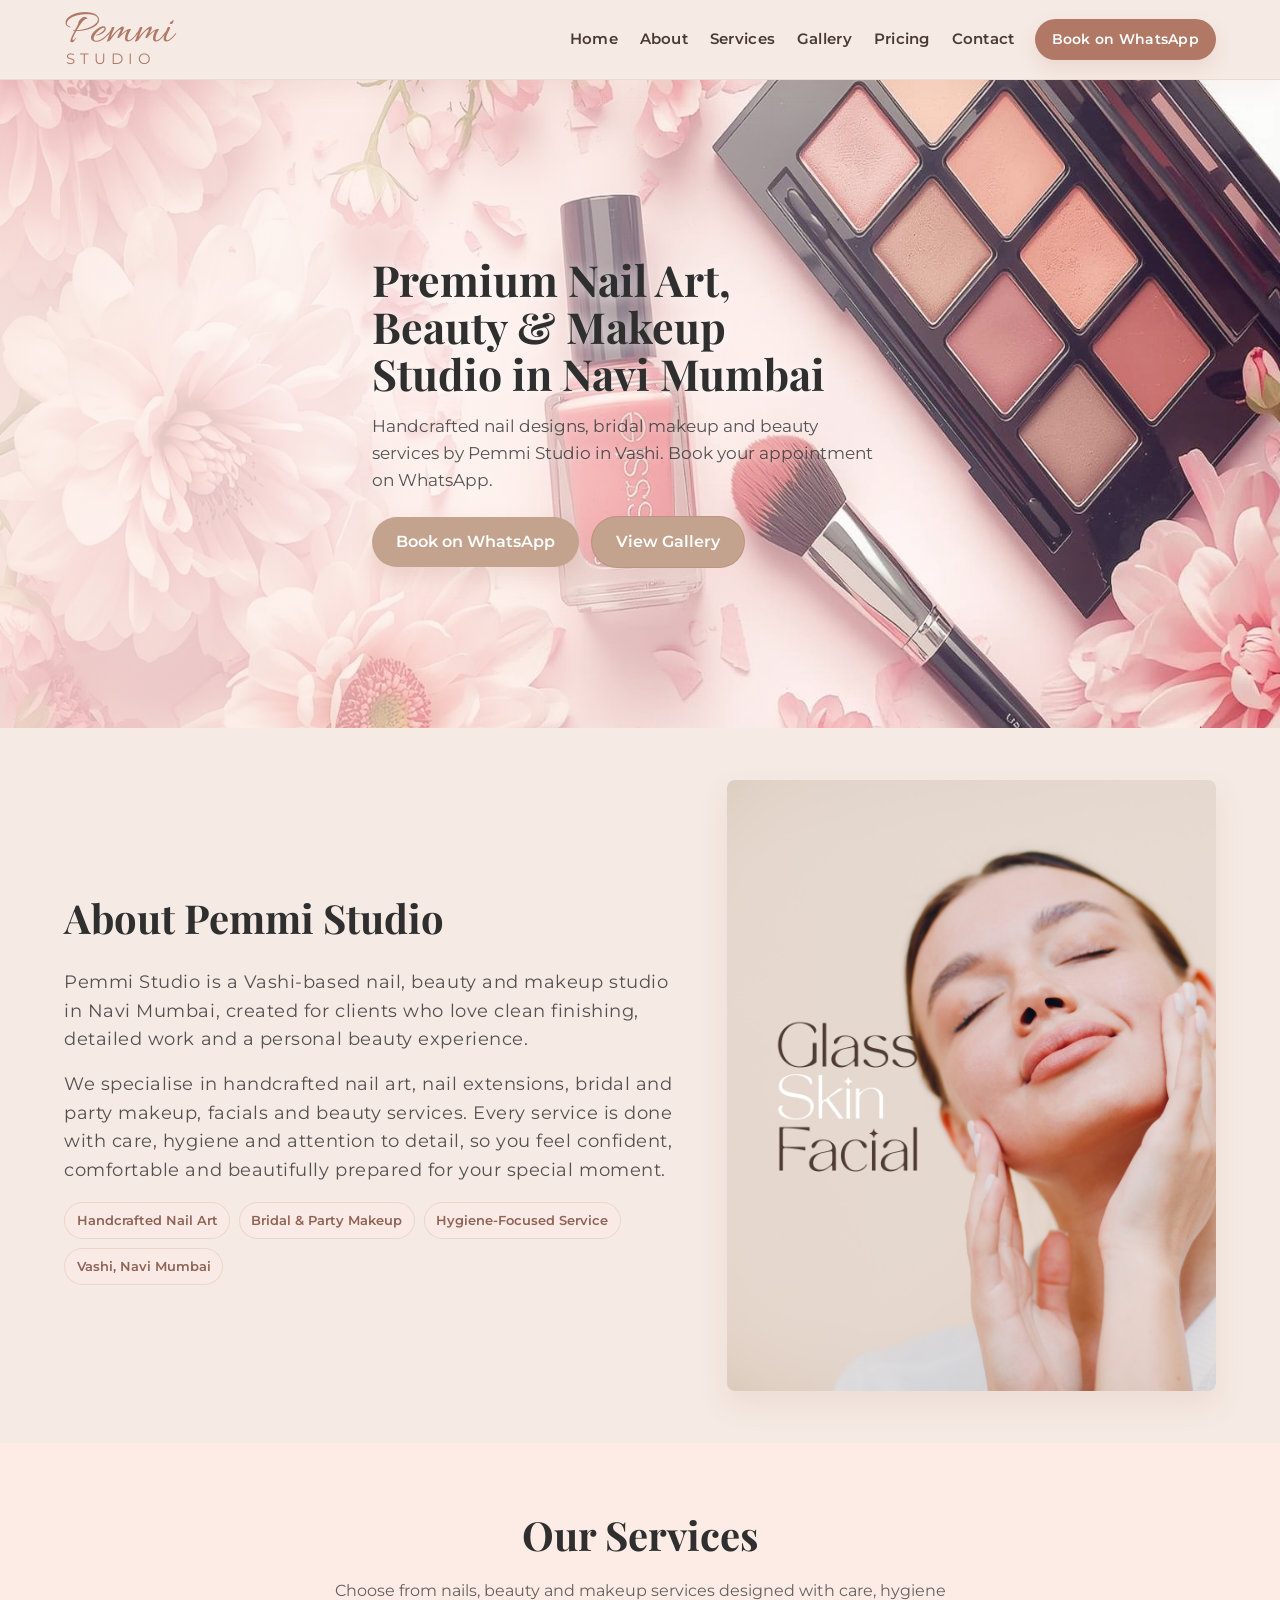
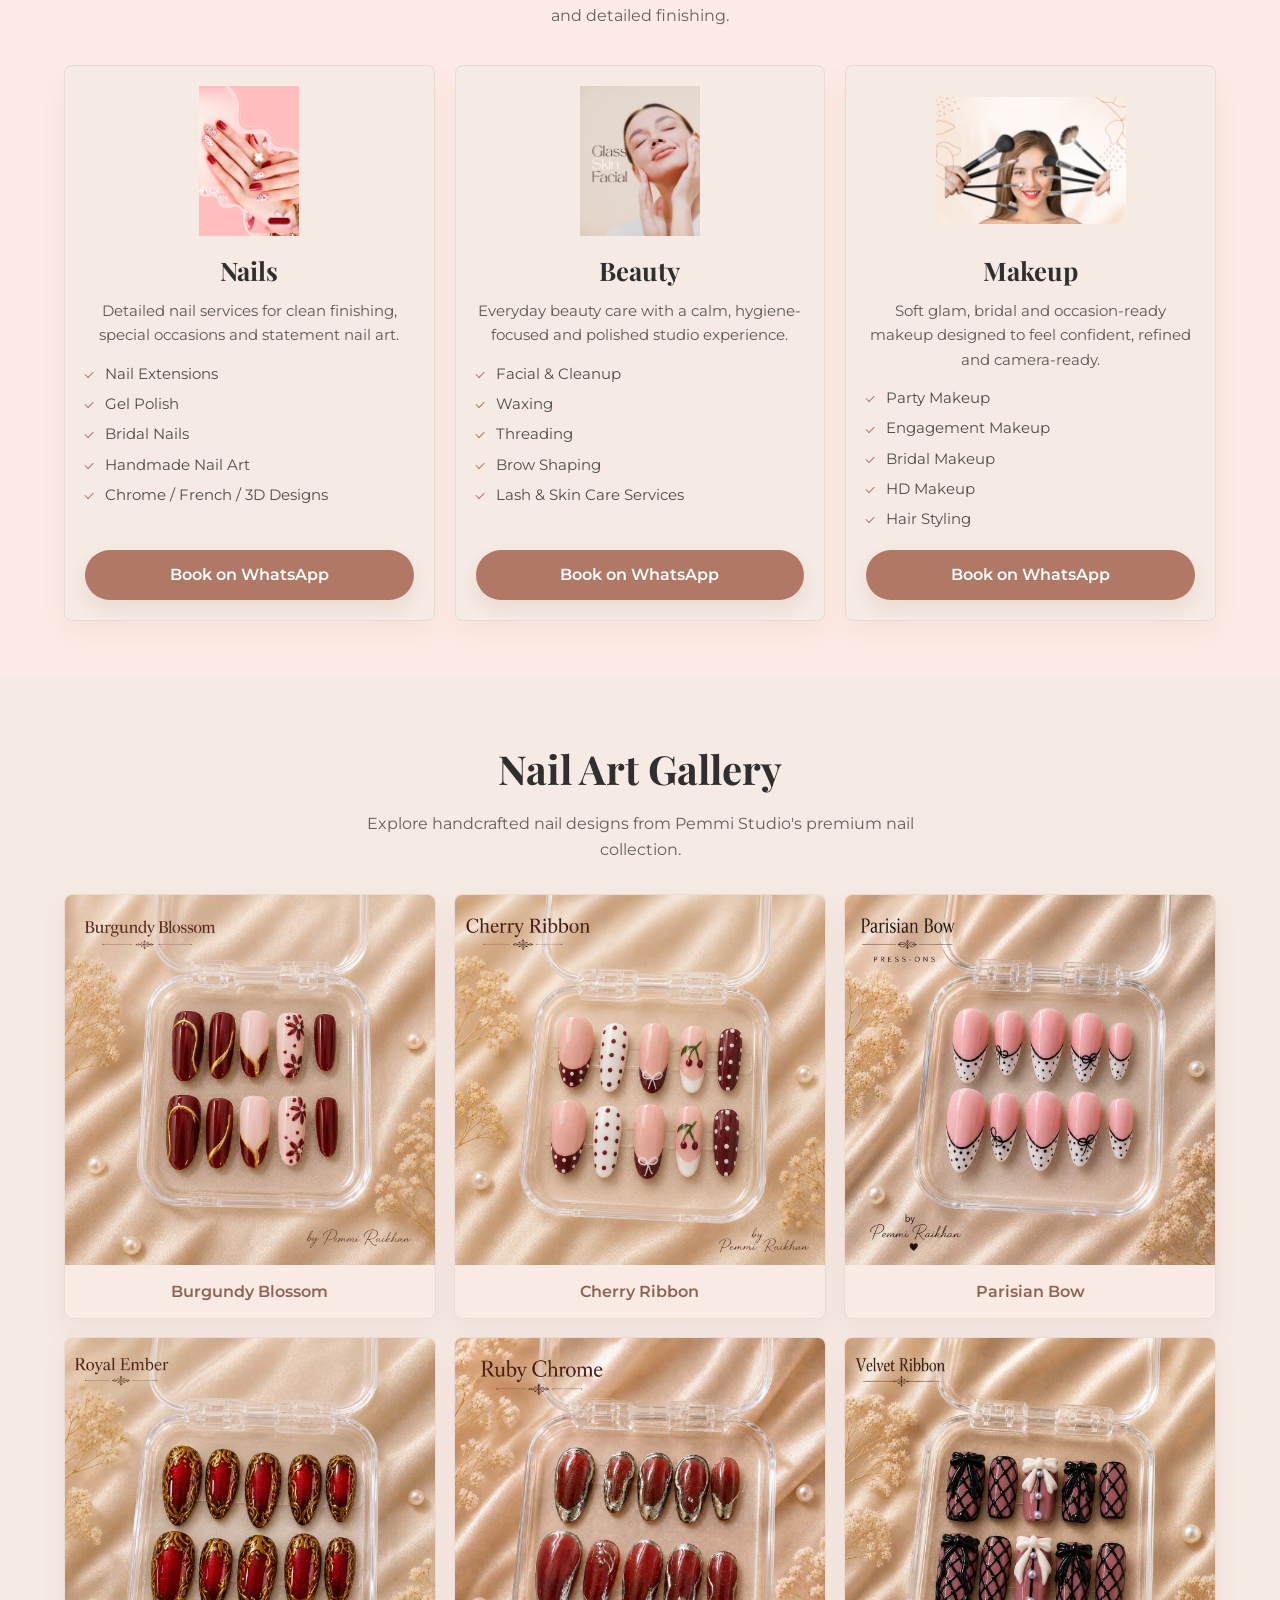
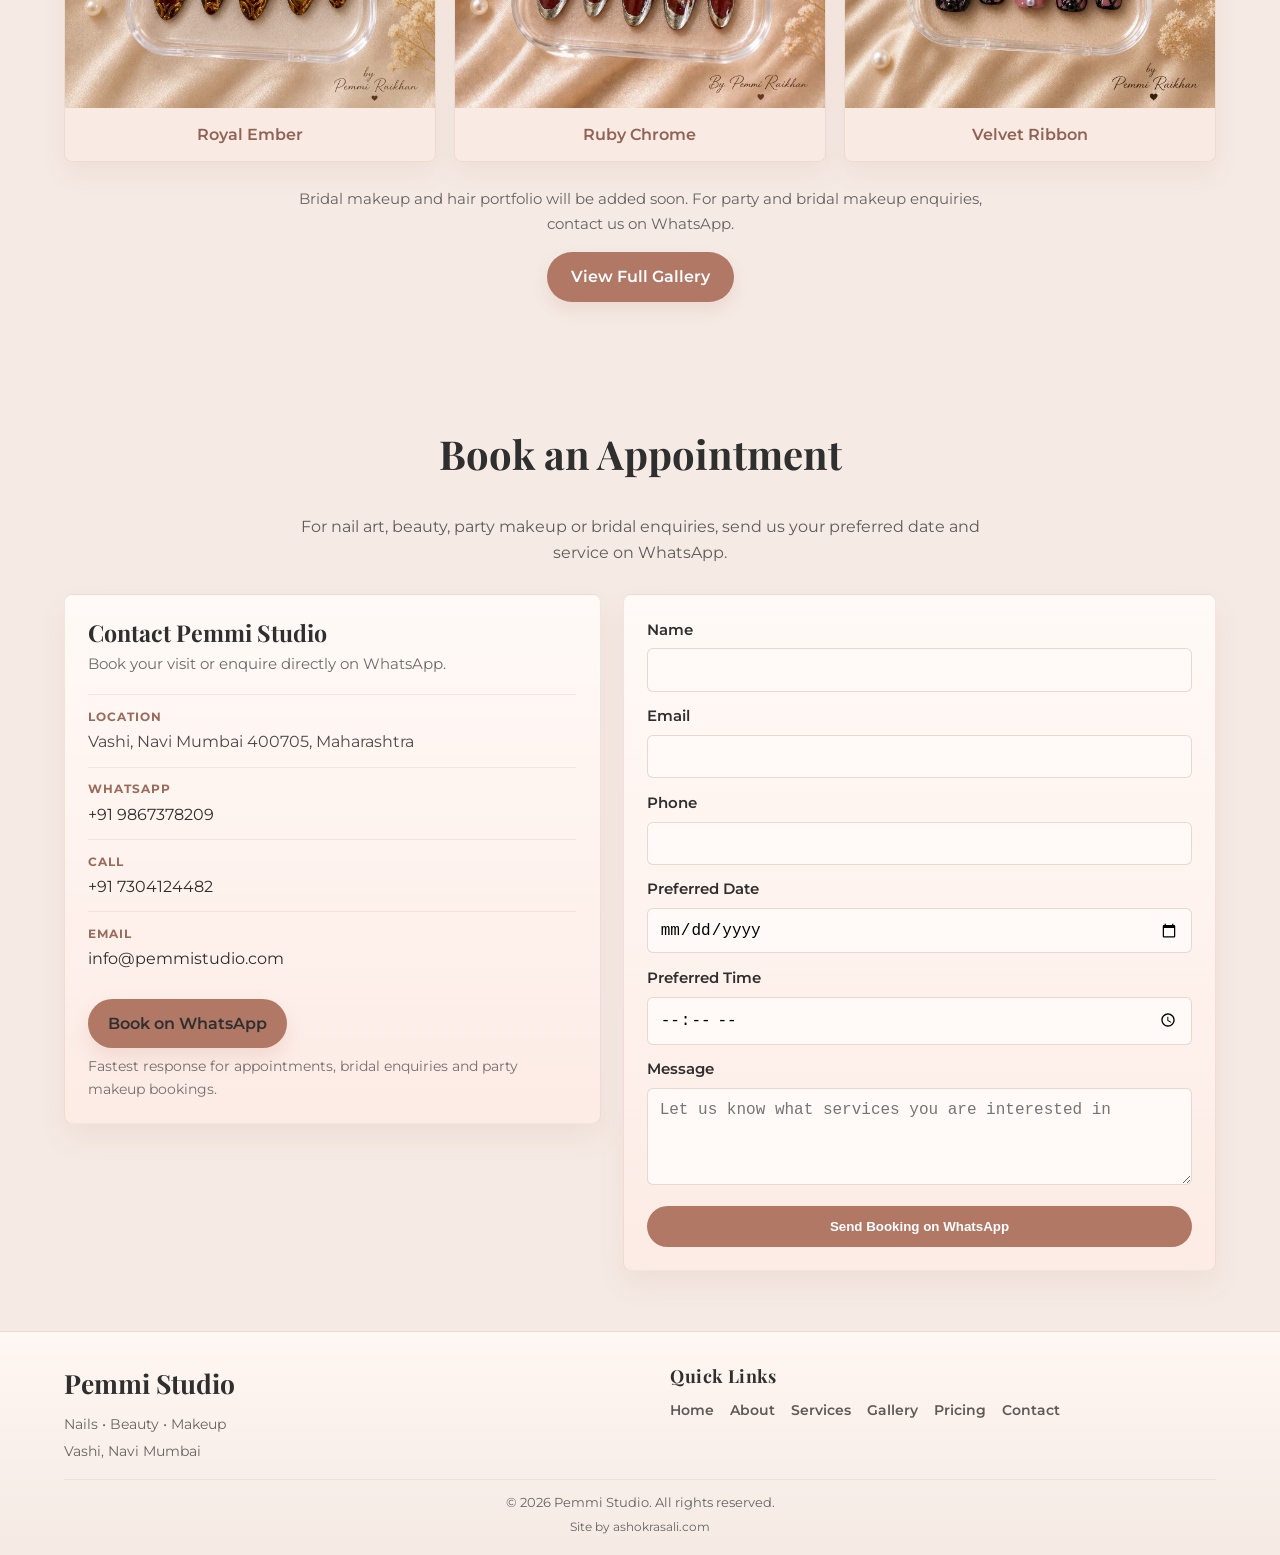
==== commit fef88523: "update pemmi studio pricing and footer credit" ====
--- a/index.html
+++ b/index.html
@@ -3,7 +3,8 @@
   <head>
     <meta charset="UTF-8" />
     <meta name="viewport" content="width=device-width, initial-scale=1.0" />
-    <title>Pemmi Studio - Nails, Beauty &amp; Makeup</title>
+    <meta name="description" content="Pemmi Studio is a nail, beauty and makeup studio in Vashi, Navi Mumbai, offering handcrafted nail art, nail extensions, party makeup, bridal makeup and beauty services." />
+    <title>Pemmi Studio - Nails, Beauty &amp; Makeup in Navi Mumbai</title>
 
     <!-- Google Analytics -->
     <script async src="https://www.googletagmanager.com/gtag/js?id=G-5NEXYFBR6Y"></script>
@@ -30,12 +31,12 @@
       crossorigin="anonymous"
       referrerpolicy="no-referrer"
     />
-    <link rel="stylesheet" href="./style.css" />
-  </head>
-  <body>
-    <header class="site-header">
-      <div class="container header-container">
-        <div class="brand">
+   <link rel="stylesheet" href="./style.css?v=20260701-1" />
+</head>
+<body>
+  <header class="site-header">
+    <div class="container header-container">
+      <div class="brand">
         <span class="brand-script">Pemmi</span>
         <span class="brand-small">STUDIO</span>
       </div>
@@ -89,7 +90,7 @@
           </div>
         </div>
         <div class="about-image">
-          <img src="images/spa.png" alt="Spa facial illustration" />
+          <img src="images/spa.png" alt="Nail extensions and beauty services in Vashi" />
         </div>
       </div>
     </section>
@@ -103,7 +104,7 @@
         </p>
         <div class="services-grid">
           <div class="service-item">
-            <img src="images/nails.png" alt="Manicured nails illustration" />
+            <img src="images/nails.png" alt="Nail art and nail extensions by Pemmi Studio" />
             <h3>Nails</h3>
             <p>
               Detailed nail services for clean finishing, special occasions and
@@ -119,7 +120,7 @@
             <a href="https://wa.me/919867378209?text=Hi%20Pemmi%20Studio%2C%20I%20want%20to%20book%20an%20appointment." class="btn service-btn" target="_blank" rel="noopener">Book on WhatsApp</a>
           </div>
           <div class="service-item">
-            <img src="images/spa.png" alt="Spa treatment illustration" />
+            <img src="images/spa.png" alt="Beauty services in Vashi by Pemmi Studio" />
             <h3>Beauty</h3>
             <p>
               Everyday beauty care with a calm, hygiene-focused and polished
@@ -135,7 +136,7 @@
             <a href="https://wa.me/919867378209?text=Hi%20Pemmi%20Studio%2C%20I%20want%20to%20book%20an%20appointment." class="btn service-btn" target="_blank" rel="noopener">Book on WhatsApp</a>
           </div>
           <div class="service-item">
-            <img src="images/makeup.png" alt="Makeup products illustration" />
+            <img src="images/makeup.png" alt="Party and bridal makeup by Pemmi Studio" />
             <h3>Makeup</h3>
             <p>
               Soft glam, bridal and occasion-ready makeup designed to feel
@@ -167,7 +168,7 @@
           </figure>
           <figure class="gallery-card">
             <button class="lightbox-trigger" type="button" data-lightbox-src="images/gallery/nails/cherry-ribbon.jpg" data-lightbox-caption="Cherry Ribbon" aria-label="View Cherry Ribbon nail art larger">
-              <img src="images/gallery/nails/cherry-ribbon.jpg" alt="Cherry Ribbon nail art by Pemmi Studio" />
+              <img src="images/gallery/nails/cherry-ribbon.jpg" alt="Cherry Ribbon nail design by Pemmi Studio" />
             </button>
             <figcaption>Cherry Ribbon</figcaption>
           </figure>
@@ -324,6 +325,9 @@
       </div>
       <div class="container footer-bottom">
         <p>&copy; 2026 Pemmi Studio. All rights reserved.</p>
+        <p class="site-credit">
+          Site by <a href="https://ashokrasali.com" target="_blank" rel="noopener noreferrer">ashokrasali.com</a>
+        </p>
       </div>
     </footer>
 
--- a/style.css
+++ b/style.css
@@ -1014,6 +1014,21 @@
 .footer-bottom p {
   font-size: 0.84rem;
 }
+
+.footer-bottom .site-credit {
+  margin-top: 0.2rem;
+  font-size: 0.78rem;
+}
+
+.site-credit a {
+  color: inherit;
+  text-decoration: none;
+}
+
+.site-credit a:hover {
+  color: var(--accent);
+}
+
 /* Inner pages */
 .page-hero {
   background: linear-gradient(
@@ -1262,7 +1277,7 @@
   display: flex;
   flex-direction: column;
   height: 100%;
-  padding: 2.15rem 2rem;
+  padding: 1.45rem 1.5rem;
   border-top: 1px solid rgba(0, 0, 0, 0.05);
   box-shadow: 0 10px 24px rgba(0, 0, 0, 0.04);
   transition: transform 0.25s ease, box-shadow 0.25s ease;
@@ -1270,7 +1285,7 @@
 
 .pricing-section .pricing-card h3 {
   font-size: 1.55rem;
-  margin-bottom: 1rem;
+  margin-bottom: 0.55rem;
 }
 
 .pricing-section .pricing-card:hover {
@@ -1289,7 +1304,7 @@
 .pricing-price {
   margin-top: auto;
   margin-bottom: 0;
-  padding-top: 1.35rem;
+  padding-top: 0.75rem;
   font-size: 1rem;
   line-height: 1.6;
 }
@@ -1298,6 +1313,14 @@
   color: rgba(76, 52, 46, 0.92);
   font-weight: 600;
   letter-spacing: 0.02em;
+}
+
+.pricing-note {
+  max-width: 720px;
+  margin: 1rem auto 0;
+  color: rgba(47, 47, 47, 0.68);
+  font-size: 0.92rem;
+  text-align: center;
 }
 
 .pricing-packages {
@@ -1362,14 +1385,14 @@
   .hero {
     background-position: center;
     min-height: auto;
-    padding: 2.15rem 0 1.85rem;
+    padding: 1.9rem 0 1.6rem;
   }
   .hero-content {
     width: calc(100% - 2rem);
     max-width: 520px;
   }
   .hero-content h2 {
-    font-size: 1.55rem;
+    font-size: 1.42rem;
     line-height: 1.14;
     margin-bottom: 0.8rem;
   }
@@ -1379,12 +1402,20 @@
   .hero-actions {
     align-items: stretch;
     flex-direction: column;
-    gap: 0.55rem;
-    margin-top: 1rem;
+    gap: 0.45rem;
+    margin-top: 0.85rem;
   }
   .hero-actions .btn {
+    align-self: center;
+    min-height: 2.4rem;
+    max-width: 18rem;
+    padding: 0.62rem 0.95rem;
     text-align: center;
     width: 100%;
+  }
+  .about-text h2,
+  .contact-container h2 {
+    font-size: 2.05rem;
   }
   .about-container {
     flex-direction: column;
@@ -1424,7 +1455,7 @@
     min-height: 2.75rem;
   }
   .gallery {
-    padding: 3.25rem 0;
+    padding: 3rem 0 2.25rem;
   }
   .gallery-subtitle {
     margin-bottom: 1.5rem;
@@ -1438,7 +1469,7 @@
     font-size: 0.92rem;
   }
   .gallery-note {
-    margin-top: 1.25rem;
+    margin-top: 1rem;
     font-size: 0.9rem;
   }
   .gallery-page-grid {
